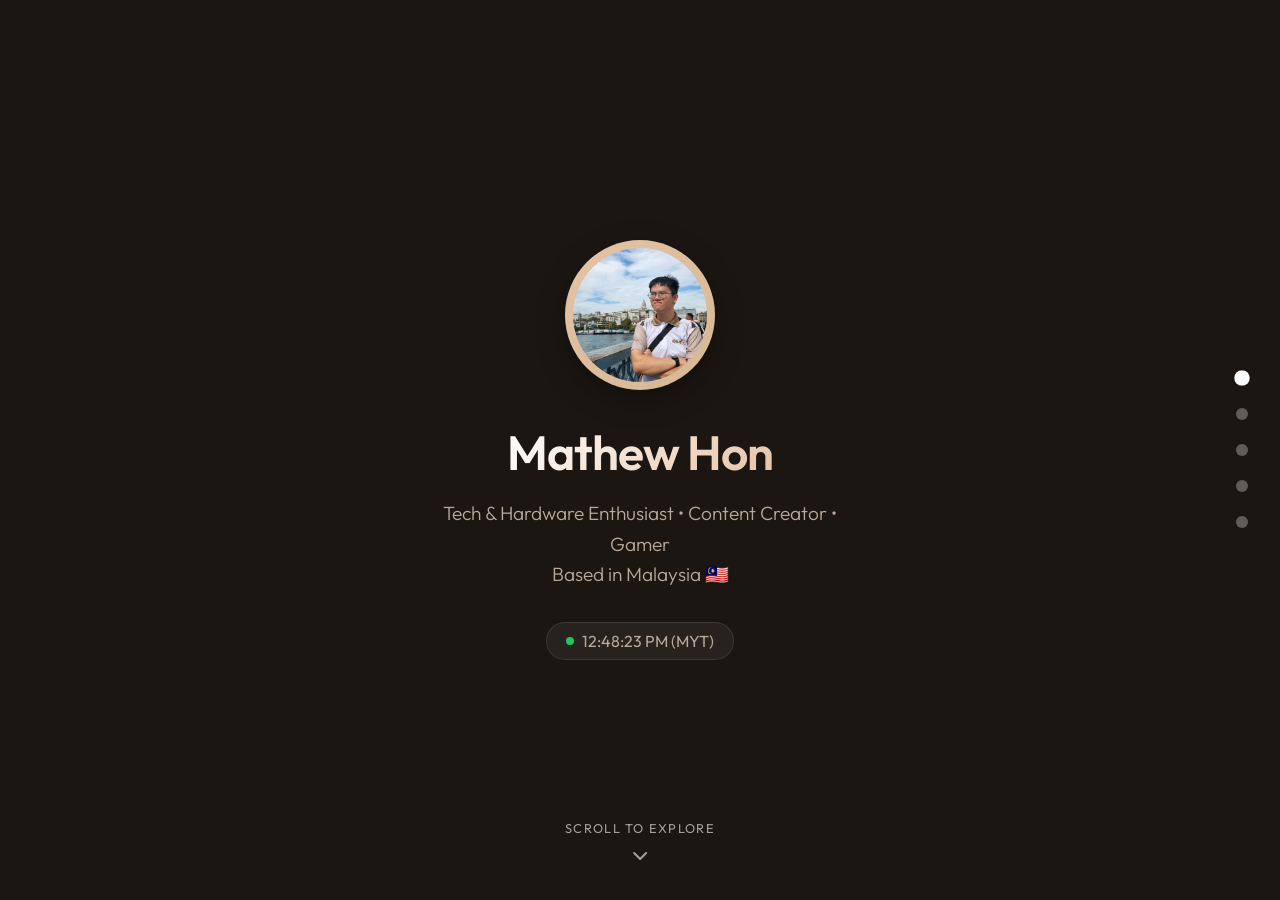
==== index.html @ 8b7e5560 "Initial commit: Cinematic Parallax Link-in-Bio" ====
<!DOCTYPE html>
<html lang="en">
<head>
    <meta charset="UTF-8">
    <meta name="viewport" content="width=device-width, initial-scale=1.0">
    <title>Mathew Hon - Links</title>
    <meta name="description" content="Tech enthusiast, content creator, and gamer based in Malaysia. Connect with me on socials.">
    <link rel="preconnect" href="https://fonts.googleapis.com">
    <link rel="preconnect" href="https://fonts.gstatic.com" crossorigin>
    <link href="https://fonts.googleapis.com/css2?family=Outfit:wght@300;400;500;600&display=swap" rel="stylesheet">
    <link rel="stylesheet" href="styles.css?v=10">
</head>
<body>
    <div class="bg-image"></div>
    <div class="bg-overlay"></div>
    
    <!-- Side Navigation Directory -->
    <nav class="side-nav">
        <a href="#profile" class="nav-dot active" title="Profile"></a>
        <a href="#linkedin" class="nav-dot" title="LinkedIn"></a>
        <a href="#github" class="nav-dot" title="GitHub"></a>
        <a href="#facebook" class="nav-dot" title="Facebook"></a>
        <a href="#instagram" class="nav-dot" title="Instagram"></a>
    </nav>
    
    <div class="scroll-container">
        <!-- Profile Section -->
        <section id="profile" class="screen profile-screen">
            <div class="avatar-container">
                <img src="profile.jpg?v=2" alt="Mathew Hon at Galata Bridge" title="Sunny afternoon in September at Galata Bridge" class="avatar" id="profile-img">
            </div>
            <h1 class="name">Mathew Hon</h1>
            <p class="bio">Tech & Hardware Enthusiast • Content Creator • Gamer<br>Based in Malaysia 🇲🇾</p>
            
            <div class="time-badge">
                <span class="pulse-dot"></span>
                <span id="local-time">Loading time...</span>
            </div>
            
            <div class="scroll-indicator">
                <span>Scroll to Explore</span>
                <svg width="24" height="24" viewBox="0 0 24 24" fill="none" stroke="currentColor" stroke-width="2" stroke-linecap="round" stroke-linejoin="round"><path d="M6 9l6 6 6-6"/></svg>
            </div>
        </section>

        <!-- Links -->
        <section id="linkedin" class="screen link-screen">
            <a href="https://www.linkedin.com/in/hon2838/" class="giant-link linkedin" target="_blank" rel="noopener noreferrer">
                <span class="giant-text" data-text="LINKEDIN">LINKEDIN</span>
            </a>
        </section>

        <section id="github" class="screen link-screen">
            <a href="https://github.com/hon2838" class="giant-link github" target="_blank" rel="noopener noreferrer">
                <span class="giant-text" data-text="GITHUB">GITHUB</span>
            </a>
        </section>

        <section id="facebook" class="screen link-screen">
            <a href="https://www.facebook.com/mathewhon2838" class="giant-link facebook" target="_blank" rel="noopener noreferrer">
                <span class="giant-text" data-text="FACEBOOK">FACEBOOK</span>
            </a>
        </section>

        <section id="instagram" class="screen link-screen">
            <a href="https://www.instagram.com/hon2838/" class="giant-link instagram" target="_blank" rel="noopener noreferrer">
                <span class="giant-text" data-text="INSTAGRAM">INSTAGRAM</span>
            </a>
        </section>
        
        <section class="screen footer-screen">
            <footer>&copy; 2026 Mathew Hon</footer>
        </section>
    </div>

    <script>
        // Update Time & Night Mode
        function updateTime() {
            const options = { timeZone: 'Asia/Kuala_Lumpur', hour: '2-digit', minute: '2-digit', second: '2-digit', hour12: true };
            const timeString = new Date().toLocaleTimeString('en-US', options);
            document.getElementById('local-time').textContent = timeString + ' (MYT)';
            
            // Gradual time themes
            const hour = parseInt(new Date().toLocaleString('en-US', {timeZone: 'Asia/Kuala_Lumpur', hour: 'numeric', hour12: false}));
            
            // Remove previous themes
            document.body.classList.remove('theme-morning', 'theme-day', 'theme-sunset', 'theme-night');
            
            // Apply current theme
            if (hour >= 6 && hour < 10) {
                document.body.classList.add('theme-morning');
            } else if (hour >= 10 && hour < 17) {
                document.body.classList.add('theme-day');
            } else if (hour >= 17 && hour < 20) {
                document.body.classList.add('theme-sunset');
            } else {
                document.body.classList.add('theme-night');
            }
        }
        setInterval(updateTime, 1000);
        updateTime();

        // Navigation Directory Logic
        const sections = document.querySelectorAll('.screen');
        const navDots = document.querySelectorAll('.nav-dot');

        const observerOptions = {
            root: document.querySelector('.scroll-container'),
            threshold: 0.5
        };

        const observer = new IntersectionObserver((entries) => {
            entries.forEach(entry => {
                if (entry.isIntersecting) {
                    const id = entry.target.getAttribute('id');
                    if (id) {
                        navDots.forEach(dot => {
                            dot.classList.remove('active');
                            if (dot.getAttribute('href') === '#' + id) {
                                dot.classList.add('active');
                            }
                        });
                    }
                }
            });
        }, observerOptions);

        sections.forEach(sec => observer.observe(sec));
    </script>
</body>
</html>
---- styles.css ----
:root {
    /* Base Colors - Warmer tones from profile picture */
    --bg-color: #1a1512;
    --text-primary: #fdfbf7;
    --text-secondary: #b8a99a;
    
    /* Warm accent colors */
    --accent-blue: #D4B895; /* Warm Khaki from collar */
    --accent-light: #E6C2A5; /* Soft peach/sand */
}

* { margin: 0; padding: 0; box-sizing: border-box; }

body, html {
    font-family: 'Outfit', -apple-system, BlinkMacSystemFont, sans-serif;
    background-color: var(--bg-color);
    color: var(--text-primary);
    overflow-x: hidden;
    scroll-behavior: smooth;
}

/* Scroll Container for Snapping */
.scroll-container {
    height: 100vh;
    overflow-y: auto;
    overflow-x: hidden;
    scroll-snap-type: y mandatory;
    perspective: 1px;
}

/* Dynamic Location Background */
.bg-image {
    position: fixed;
    top: 0;
    left: 0;
    width: 100vw;
    height: 100vh;
    background-image: url('profile.jpg?v=2');
    background-size: cover;
    background-position: center;
    filter: blur(45px) brightness(0.9);
    transform: scale(1.15); /* Prevents blur from creating white edges */
    z-index: -2;
    transition: filter 3s ease;
}

.bg-overlay {
    position: fixed;
    top: 0;
    left: 0;
    width: 100vw;
    height: 100vh;
    background: rgba(0, 0, 0, 0);
    z-index: -1;
    transition: background 3s ease;
}

/* Time-based Themes */
body.theme-morning .bg-image { filter: blur(45px) brightness(0.95) sepia(0.15) hue-rotate(-5deg); }
body.theme-morning .bg-overlay { background: rgba(255, 240, 230, 0.1); }
body.theme-day .bg-image { filter: blur(45px) brightness(1) contrast(1.05); }
body.theme-day .bg-overlay { background: rgba(0, 0, 0, 0); }
body.theme-sunset .bg-image { filter: blur(45px) brightness(0.8) saturate(1.4) sepia(0.3) hue-rotate(-15deg); }
body.theme-sunset .bg-overlay { background: rgba(40, 15, 0, 0.3); }
body.theme-night .bg-image { filter: blur(45px) brightness(0.35) saturate(0.8) hue-rotate(15deg); }
body.theme-night .bg-overlay { background: rgba(10, 15, 30, 0.5); }


/* Screens */
.screen {
    width: 100vw;
    height: 100vh;
    scroll-snap-align: center;
    display: flex;
    flex-direction: column;
    justify-content: center;
    align-items: center;
    text-align: center;
    position: relative;
}

/* Profile Screen */
.profile-screen {
    background: rgba(30, 25, 20, 0.4);
    backdrop-filter: blur(5px);
    -webkit-backdrop-filter: blur(5px);
}

.avatar-container {
    width: 150px;
    height: 150px;
    margin-bottom: 2rem;
}
.avatar {
    width: 100%;
    height: 100%;
    border-radius: 50%;
    object-fit: cover;
    border: 4px solid transparent;
    background: linear-gradient(135deg, var(--accent-light), var(--accent-blue)) border-box;
    padding: 4px;
    box-shadow: 0 10px 30px rgba(0,0,0,0.3);
}

.name {
    font-size: 3rem;
    font-weight: 600;
    margin-bottom: 1rem;
    letter-spacing: -0.02em;
    background: linear-gradient(135deg, #fff, var(--accent-light));
    -webkit-background-clip: text;
    -webkit-text-fill-color: transparent;
}
.bio {
    font-size: 1.2rem;
    color: var(--text-secondary);
    font-weight: 300;
    line-height: 1.6;
    max-width: 500px;
    padding: 0 2rem;
}

/* Time Badge */
.time-badge {
    display: inline-flex;
    align-items: center;
    gap: 0.5rem;
    padding: 0.5rem 1.2rem;
    margin-top: 2rem;
    background: rgba(255, 255, 255, 0.05);
    border: 1px solid rgba(255, 255, 255, 0.1);
    border-radius: 20px;
    font-size: 1rem;
    color: var(--text-secondary);
    backdrop-filter: blur(10px);
}
.pulse-dot {
    width: 8px;
    height: 8px;
    background-color: #22c55e;
    border-radius: 50%;
    box-shadow: 0 0 0 0 rgba(34, 197, 94, 0.7);
    animation: pulse-dot 2s infinite;
}
@keyframes pulse-dot {
    0% { transform: scale(0.95); box-shadow: 0 0 0 0 rgba(34, 197, 94, 0.7); }
    70% { transform: scale(1); box-shadow: 0 0 0 6px rgba(34, 197, 94, 0); }
    100% { transform: scale(0.95); box-shadow: 0 0 0 0 rgba(34, 197, 94, 0); }
}

/* Scroll Indicator */
.scroll-indicator {
    position: absolute;
    bottom: 2rem;
    left: 50%;
    transform: translateX(-50%);
    display: flex;
    flex-direction: column;
    align-items: center;
    gap: 0.5rem;
    opacity: 0.6;
    animation: bounce 2s infinite;
}
.scroll-indicator span {
    font-size: 0.8rem;
    text-transform: uppercase;
    letter-spacing: 0.1em;
}
@keyframes bounce {
    0%, 20%, 50%, 80%, 100% { transform: translateY(0) translateX(-50%); }
    40% { transform: translateY(-10px) translateX(-50%); }
    60% { transform: translateY(-5px) translateX(-50%); }
}

/* Link Screens */
.link-screen {
    background: rgba(0, 0, 0, 0.2);
    backdrop-filter: blur(10px);
    transition: background 0.5s ease;
}

.link-screen:hover {
    background: rgba(0, 0, 0, 0.4);
}

.giant-link {
    text-decoration: none;
    display: flex;
    flex-direction: column;
    align-items: center;
    justify-content: center;
    width: 100%;
    height: 100%;
    color: transparent;
    -webkit-text-stroke: 2px rgba(255, 255, 255, 0.3);
    transition: all 0.4s ease;
}

.giant-text {
    font-size: 12vw;
    font-weight: 900;
    text-transform: uppercase;
    letter-spacing: -0.02em;
    line-height: 1;
    position: relative;
}

.giant-text::after {
    content: attr(data-text);
    position: absolute;
    left: 0;
    top: 0;
    width: 0;
    height: 100%;
    color: #fff;
    -webkit-text-stroke: 0;
    overflow: hidden;
    white-space: nowrap;
    transition: width 0.5s cubic-bezier(0.19, 1, 0.22, 1);
}

.giant-link:hover .giant-text::after {
    width: 100%;
}

.giant-link.linkedin:hover .giant-text::after { color: #0A66C2; }
.giant-link.github:hover .giant-text::after { color: #ffffff; }
.giant-link.facebook:hover .giant-text::after { color: #1877F2; }
.giant-link.instagram:hover .giant-text::after {
    background: linear-gradient(45deg, #f09433 0%,#e6683c 25%,#dc2743 50%,#cc2366 75%,#bc1888 100%);
    -webkit-background-clip: text;
    color: transparent;
}

/* Side Navigation Directory */
.side-nav {
    position: fixed;
    right: 2rem;
    top: 50%;
    transform: translateY(-50%);
    display: flex;
    flex-direction: column;
    gap: 1.5rem;
    z-index: 100;
}

.nav-dot {
    width: 12px;
    height: 12px;
    border-radius: 50%;
    background-color: rgba(255, 255, 255, 0.3);
    border: 2px solid transparent;
    transition: all 0.3s ease;
    cursor: pointer;
    position: relative;
    text-decoration: none;
}

.nav-dot:hover, .nav-dot.active {
    background-color: #fff;
    transform: scale(1.3);
}

.nav-dot::after {
    content: attr(title);
    position: absolute;
    right: 25px;
    top: 50%;
    transform: translateY(-50%);
    background: rgba(0, 0, 0, 0.8);
    color: #fff;
    padding: 0.3rem 0.8rem;
    border-radius: 4px;
    font-size: 0.85rem;
    opacity: 0;
    pointer-events: none;
    transition: opacity 0.3s ease, transform 0.3s ease;
    white-space: nowrap;
}

.nav-dot:hover::after {
    opacity: 1;
    transform: translateY(-50%) translateX(-5px);
}

@media (max-width: 768px) {
    .side-nav { right: 1rem; }
    .nav-dot::after { display: none; }
}

/* Footer Screen */
.footer-screen {
    height: 30vh;
    scroll-snap-align: end;
    font-size: 0.9rem;
    color: var(--text-secondary);
    justify-content: flex-end;
    padding-bottom: 2rem;
    background: rgba(0, 0, 0, 0.6);
}

@media (max-width: 768px) {
    .giant-text {
        font-size: 18vw;
        -webkit-text-stroke: 1px rgba(255, 255, 255, 0.3);
    }
    .name { font-size: 2.5rem; }
}
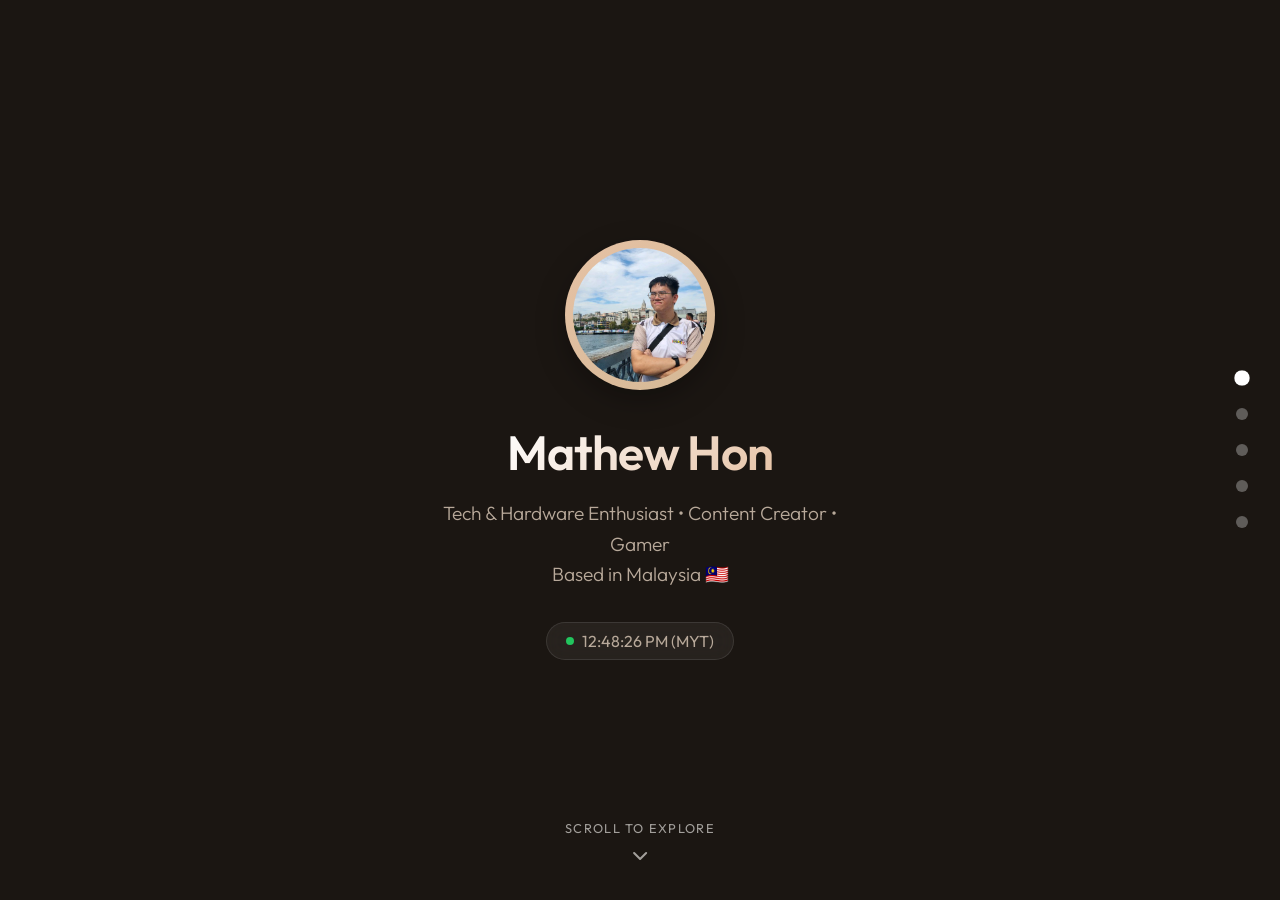
==== commit cc0874bf: "Add GitHub repository link to footer" ====
--- a/index.html
+++ b/index.html
@@ -8,7 +8,7 @@
     <link rel="preconnect" href="https://fonts.googleapis.com">
     <link rel="preconnect" href="https://fonts.gstatic.com" crossorigin>
     <link href="https://fonts.googleapis.com/css2?family=Outfit:wght@300;400;500;600&display=swap" rel="stylesheet">
-    <link rel="stylesheet" href="styles.css?v=10">
+    <link rel="stylesheet" href="styles.css?v=11">
 </head>
 <body>
     <div class="bg-image"></div>
@@ -69,7 +69,11 @@
         </section>
         
         <section class="screen footer-screen">
-            <footer>&copy; 2026 Mathew Hon</footer>
+            <footer>
+                &copy; 2026 Mathew Hon 
+                <span class="footer-separator">|</span> 
+                <a href="https://github.com/hon2838/link-in-bio" target="_blank" rel="noopener noreferrer" class="footer-repo-link">View Source Code</a>
+            </footer>
         </section>
     </div>
 
--- a/styles.css
+++ b/styles.css
@@ -299,6 +299,30 @@
     background: rgba(0, 0, 0, 0.6);
 }
 
+.footer-screen footer {
+    display: flex;
+    align-items: center;
+    gap: 0.8rem;
+    flex-wrap: wrap;
+    justify-content: center;
+}
+
+.footer-separator {
+    opacity: 0.5;
+}
+
+.footer-repo-link {
+    color: var(--text-primary);
+    text-decoration: none;
+    border-bottom: 1px solid rgba(255, 255, 255, 0.3);
+    transition: all 0.3s ease;
+}
+
+.footer-repo-link:hover {
+    color: var(--accent-light);
+    border-bottom-color: var(--accent-light);
+}
+
 @media (max-width: 768px) {
     .giant-text {
         font-size: 18vw;
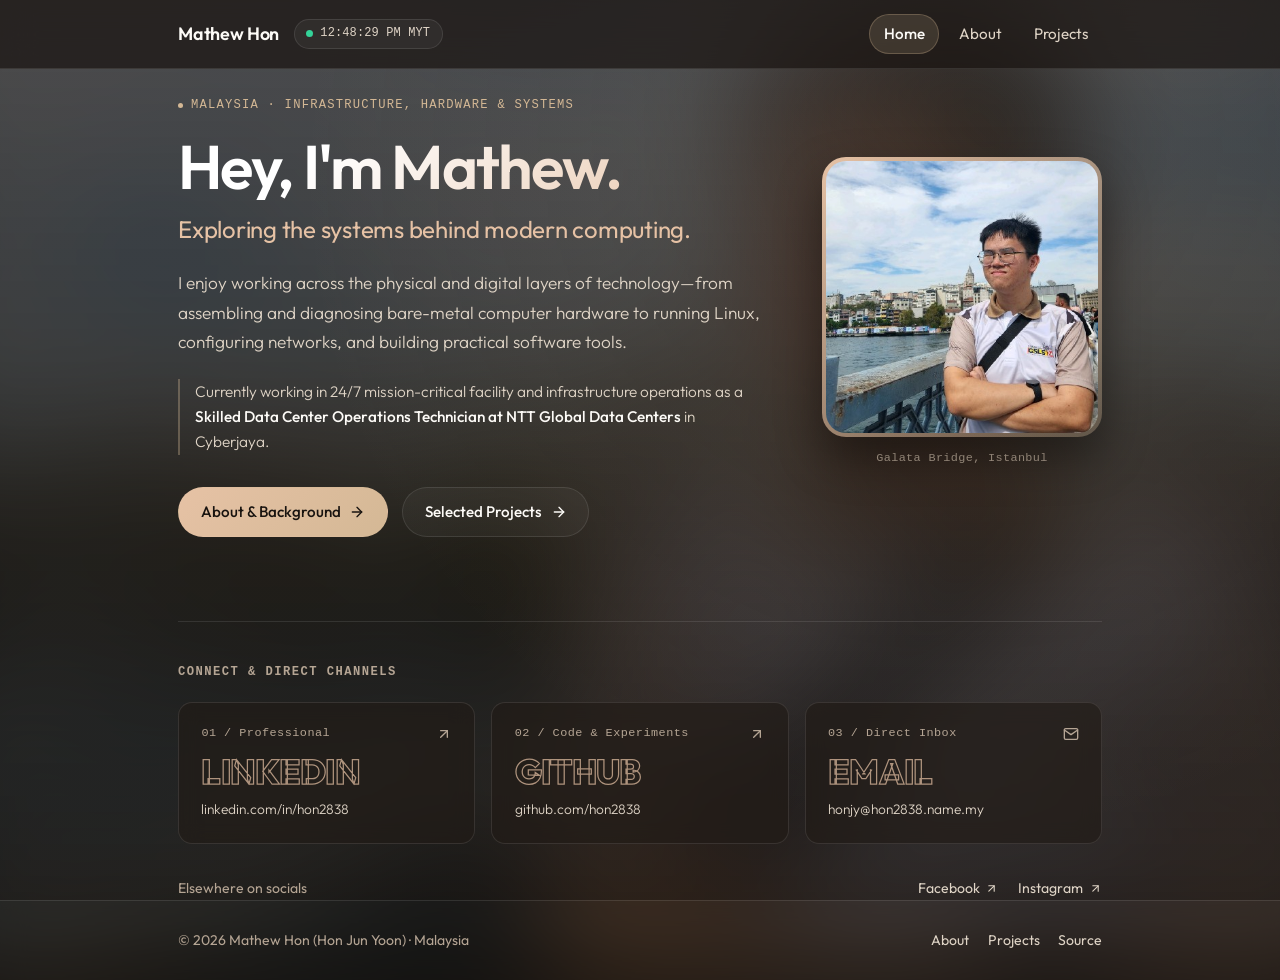
==== commit 83a285c1: "Redesign personal website into minimalist multi-page site (Home, About, Projects)" ====
--- a/index.html
+++ b/index.html
@@ -3,133 +3,147 @@
 <head>
     <meta charset="UTF-8">
     <meta name="viewport" content="width=device-width, initial-scale=1.0">
-    <title>Mathew Hon - Links</title>
-    <meta name="description" content="Tech enthusiast, content creator, and gamer based in Malaysia. Connect with me on socials.">
+    <title>Mathew Hon — Infrastructure, Hardware &amp; Systems</title>
+    <meta name="description" content="Personal website of Mathew Hon (Hon Jun Yoon) — exploring the systems behind modern computing, from mission-critical data center infrastructure and PC hardware to Linux, cloud, and software.">
+    <meta property="og:title" content="Mathew Hon — Infrastructure, Hardware &amp; Systems">
+    <meta property="og:description" content="Exploring the systems behind modern computing. Data center infrastructure, computer hardware, Linux, networking, and software.">
+    <meta property="og:type" content="website">
+    <meta property="og:url" content="https://hon2838.name.my/">
+    <meta property="og:image" content="https://hon2838.name.my/profile.jpg">
+    <link rel="canonical" href="https://hon2838.name.my/">
+    <link rel="icon" type="image/svg+xml" href="/favicon.svg">
     <link rel="preconnect" href="https://fonts.googleapis.com">
     <link rel="preconnect" href="https://fonts.gstatic.com" crossorigin>
-    <link href="https://fonts.googleapis.com/css2?family=Outfit:wght@300;400;500;600&display=swap" rel="stylesheet">
-    <link rel="stylesheet" href="styles.css?v=11">
+    <link href="https://fonts.googleapis.com/css2?family=Outfit:wght@300;400;500;600;700;800&display=swap" rel="stylesheet">
+    <link rel="stylesheet" href="/styles.css?v=20261022">
 </head>
-<body>
-    <div class="bg-image"></div>
-    <div class="bg-overlay"></div>
-    
-    <!-- Side Navigation Directory -->
-    <nav class="side-nav">
-        <a href="#profile" class="nav-dot active" title="Profile"></a>
-        <a href="#linkedin" class="nav-dot" title="LinkedIn"></a>
-        <a href="#github" class="nav-dot" title="GitHub"></a>
-        <a href="#facebook" class="nav-dot" title="Facebook"></a>
-        <a href="#instagram" class="nav-dot" title="Instagram"></a>
-    </nav>
-    
-    <div class="scroll-container">
-        <!-- Profile Section -->
-        <section id="profile" class="screen profile-screen">
-            <div class="avatar-container">
-                <img src="profile.jpg?v=2" alt="Mathew Hon at Galata Bridge" title="Sunny afternoon in September at Galata Bridge" class="avatar" id="profile-img">
+<body class="theme-day">
+    <a href="#main-content" class="skip-link">Skip to main content</a>
+
+    <div class="bg-image" aria-hidden="true"></div>
+    <div class="bg-overlay" aria-hidden="true"></div>
+
+    <header class="site-header">
+        <div class="container header-inner">
+            <div class="brand-group">
+                <a href="/" class="brand-link">Mathew Hon</a>
+                <div class="time-badge" id="time-badge" role="button" tabindex="0" title="Local time in Malaysia (click to preview time-of-day themes)" aria-label="Local time in Malaysia. Click to cycle time-of-day visual themes.">
+                    <span class="pulse-dot" aria-hidden="true"></span>
+                    <span id="local-time">MYT (UTC+8)</span>
+                </div>
             </div>
-            <h1 class="name">Mathew Hon</h1>
-            <p class="bio">Tech & Hardware Enthusiast • Content Creator • Gamer<br>Based in Malaysia 🇲🇾</p>
-            
-            <div class="time-badge">
-                <span class="pulse-dot"></span>
-                <span id="local-time">Loading time...</span>
+            <nav class="site-nav" aria-label="Primary">
+                <a href="/" class="nav-link" aria-current="page">Home</a>
+                <a href="/about/" class="nav-link">About</a>
+                <a href="/projects/" class="nav-link">Projects</a>
+            </nav>
+        </div>
+    </header>
+
+    <main id="main-content" class="container">
+        <section class="hero-section" aria-labelledby="hero-heading">
+            <div class="hero-copy">
+                <div class="eyebrow">
+                    <span class="eyebrow-dot" aria-hidden="true"></span>
+                    <span>Malaysia &middot; Infrastructure, Hardware &amp; Systems</span>
+                </div>
+                <h1 id="hero-heading" class="hero-title">Hey, I'm Mathew.</h1>
+                <p class="hero-subtitle">Exploring the systems behind modern computing.</p>
+                <p class="hero-lead">
+                    I enjoy working across the physical and digital layers of technology&mdash;from assembling and diagnosing bare-metal computer hardware to running Linux, configuring networks, and building practical software tools.
+                </p>
+                <p class="hero-role-note">
+                    Currently working in 24/7 mission-critical facility and infrastructure operations as a <strong>Skilled Data Center Operations Technician at NTT Global Data Centers</strong> in Cyberjaya.
+                </p>
+
+                <div class="hero-actions">
+                    <a href="/about/" class="btn btn-primary">
+                        <span>About &amp; Background</span>
+                        <svg width="16" height="16" viewBox="0 0 24 24" fill="none" stroke="currentColor" stroke-width="2" stroke-linecap="round" stroke-linejoin="round" aria-hidden="true"><path d="M5 12h14"/><path d="m12 5 7 7-7 7"/></svg>
+                    </a>
+                    <a href="/projects/" class="btn btn-secondary">
+                        <span>Selected Projects</span>
+                        <svg width="16" height="16" viewBox="0 0 24 24" fill="none" stroke="currentColor" stroke-width="2" stroke-linecap="round" stroke-linejoin="round" aria-hidden="true"><path d="M5 12h14"/><path d="m12 5 7 7-7 7"/></svg>
+                    </a>
+                </div>
             </div>
-            
-            <div class="scroll-indicator">
-                <span>Scroll to Explore</span>
-                <svg width="24" height="24" viewBox="0 0 24 24" fill="none" stroke="currentColor" stroke-width="2" stroke-linecap="round" stroke-linejoin="round"><path d="M6 9l6 6 6-6"/></svg>
+
+            <figure class="portrait-figure">
+                <div class="portrait-frame">
+                    <img
+                        src="/profile.jpg?v=2"
+                        alt="Mathew Hon standing on Galata Bridge in Istanbul on a sunny afternoon"
+                        class="portrait-img"
+                        width="400"
+                        height="400"
+                        fetchpriority="high"
+                    >
+                </div>
+                <figcaption class="portrait-caption">Galata Bridge, Istanbul</figcaption>
+            </figure>
+        </section>
+
+        <section class="connect-section" aria-labelledby="connect-heading">
+            <div class="section-header-inline">
+                <h2 id="connect-heading" class="section-label">Connect &amp; Direct Channels</h2>
+            </div>
+
+            <div class="connect-grid">
+                <a href="https://www.linkedin.com/in/hon2838/" class="kinetic-link linkedin" target="_blank" rel="noopener noreferrer">
+                    <div class="kinetic-top">
+                        <span class="kinetic-meta">01 / Professional</span>
+                        <svg class="kinetic-arrow" width="16" height="16" viewBox="0 0 24 24" fill="none" stroke="currentColor" stroke-width="2" stroke-linecap="round" stroke-linejoin="round" aria-hidden="true"><path d="M7 17 17 7"/><path d="M7 7h10v10"/></svg>
+                    </div>
+                    <span class="kinetic-word" data-text="LINKEDIN">LINKEDIN</span>
+                    <span class="kinetic-handle">linkedin.com/in/hon2838</span>
+                </a>
+
+                <a href="https://github.com/hon2838" class="kinetic-link github" target="_blank" rel="noopener noreferrer">
+                    <div class="kinetic-top">
+                        <span class="kinetic-meta">02 / Code &amp; Experiments</span>
+                        <svg class="kinetic-arrow" width="16" height="16" viewBox="0 0 24 24" fill="none" stroke="currentColor" stroke-width="2" stroke-linecap="round" stroke-linejoin="round" aria-hidden="true"><path d="M7 17 17 7"/><path d="M7 7h10v10"/></svg>
+                    </div>
+                    <span class="kinetic-word" data-text="GITHUB">GITHUB</span>
+                    <span class="kinetic-handle">github.com/hon2838</span>
+                </a>
+
+                <a href="mailto:honjy@hon2838.name.my" class="kinetic-link email">
+                    <div class="kinetic-top">
+                        <span class="kinetic-meta">03 / Direct Inbox</span>
+                        <svg class="kinetic-arrow" width="16" height="16" viewBox="0 0 24 24" fill="none" stroke="currentColor" stroke-width="2" stroke-linecap="round" stroke-linejoin="round" aria-hidden="true"><path d="M4 4h16c1.1 0 2 .9 2 2v12c0 1.1-.9 2-2 2H4c-1.1 0-2-.9-2-2V6c0-1.1.9-2 2-2z"/><polyline points="22,6 12,13 2,6"/></svg>
+                    </div>
+                    <span class="kinetic-word" data-text="EMAIL">EMAIL</span>
+                    <span class="kinetic-handle">honjy@hon2838.name.my</span>
+                </a>
+            </div>
+
+            <div class="secondary-socials">
+                <span>Elsewhere on socials</span>
+                <div class="secondary-links-list">
+                    <a href="https://www.facebook.com/mathewhon2838" class="secondary-social-link" target="_blank" rel="noopener noreferrer">
+                        <span>Facebook</span>
+                        <svg width="13" height="13" viewBox="0 0 24 24" fill="none" stroke="currentColor" stroke-width="2" stroke-linecap="round" stroke-linejoin="round" aria-hidden="true"><path d="M7 17 17 7"/><path d="M7 7h10v10"/></svg>
+                    </a>
+                    <a href="https://www.instagram.com/hon2838/" class="secondary-social-link" target="_blank" rel="noopener noreferrer">
+                        <span>Instagram</span>
+                        <svg width="13" height="13" viewBox="0 0 24 24" fill="none" stroke="currentColor" stroke-width="2" stroke-linecap="round" stroke-linejoin="round" aria-hidden="true"><path d="M7 17 17 7"/><path d="M7 7h10v10"/></svg>
+                    </a>
+                </div>
             </div>
         </section>
+    </main>
 
-        <!-- Links -->
-        <section id="linkedin" class="screen link-screen">
-            <a href="https://www.linkedin.com/in/hon2838/" class="giant-link linkedin" target="_blank" rel="noopener noreferrer">
-                <span class="giant-text" data-text="LINKEDIN">LINKEDIN</span>
-            </a>
-        </section>
+    <footer class="site-footer">
+        <div class="container footer-inner">
+            <div>&copy; 2026 Mathew Hon (Hon Jun Yoon) &middot; Malaysia</div>
+            <div class="footer-links">
+                <a href="/about/" class="footer-link">About</a>
+                <a href="/projects/" class="footer-link">Projects</a>
+                <a href="https://github.com/hon2838/link-in-bio" target="_blank" rel="noopener noreferrer" class="footer-link">Source</a>
+            </div>
+        </div>
+    </footer>
 
-        <section id="github" class="screen link-screen">
-            <a href="https://github.com/hon2838" class="giant-link github" target="_blank" rel="noopener noreferrer">
-                <span class="giant-text" data-text="GITHUB">GITHUB</span>
-            </a>
-        </section>
-
-        <section id="facebook" class="screen link-screen">
-            <a href="https://www.facebook.com/mathewhon2838" class="giant-link facebook" target="_blank" rel="noopener noreferrer">
-                <span class="giant-text" data-text="FACEBOOK">FACEBOOK</span>
-            </a>
-        </section>
-
-        <section id="instagram" class="screen link-screen">
-            <a href="https://www.instagram.com/hon2838/" class="giant-link instagram" target="_blank" rel="noopener noreferrer">
-                <span class="giant-text" data-text="INSTAGRAM">INSTAGRAM</span>
-            </a>
-        </section>
-        
-        <section class="screen footer-screen">
-            <footer>
-                &copy; 2026 Mathew Hon 
-                <span class="footer-separator">|</span> 
-                <a href="https://github.com/hon2838/link-in-bio" target="_blank" rel="noopener noreferrer" class="footer-repo-link">View Source Code</a>
-            </footer>
-        </section>
-    </div>
-
-    <script>
-        // Update Time & Night Mode
-        function updateTime() {
-            const options = { timeZone: 'Asia/Kuala_Lumpur', hour: '2-digit', minute: '2-digit', second: '2-digit', hour12: true };
-            const timeString = new Date().toLocaleTimeString('en-US', options);
-            document.getElementById('local-time').textContent = timeString + ' (MYT)';
-            
-            // Gradual time themes
-            const hour = parseInt(new Date().toLocaleString('en-US', {timeZone: 'Asia/Kuala_Lumpur', hour: 'numeric', hour12: false}));
-            
-            // Remove previous themes
-            document.body.classList.remove('theme-morning', 'theme-day', 'theme-sunset', 'theme-night');
-            
-            // Apply current theme
-            if (hour >= 6 && hour < 10) {
-                document.body.classList.add('theme-morning');
-            } else if (hour >= 10 && hour < 17) {
-                document.body.classList.add('theme-day');
-            } else if (hour >= 17 && hour < 20) {
-                document.body.classList.add('theme-sunset');
-            } else {
-                document.body.classList.add('theme-night');
-            }
-        }
-        setInterval(updateTime, 1000);
-        updateTime();
-
-        // Navigation Directory Logic
-        const sections = document.querySelectorAll('.screen');
-        const navDots = document.querySelectorAll('.nav-dot');
-
-        const observerOptions = {
-            root: document.querySelector('.scroll-container'),
-            threshold: 0.5
-        };
-
-        const observer = new IntersectionObserver((entries) => {
-            entries.forEach(entry => {
-                if (entry.isIntersecting) {
-                    const id = entry.target.getAttribute('id');
-                    if (id) {
-                        navDots.forEach(dot => {
-                            dot.classList.remove('active');
-                            if (dot.getAttribute('href') === '#' + id) {
-                                dot.classList.add('active');
-                            }
-                        });
-                    }
-                }
-            });
-        }, observerOptions);
-
-        sections.forEach(sec => observer.observe(sec));
-    </script>
+    <script src="/script.js?v=20261022" defer></script>
 </body>
 </html>
--- a/styles.css
+++ b/styles.css
@@ -1,332 +1,1155 @@
 :root {
-    /* Base Colors - Warmer tones from profile picture */
+    /* Core Palette — Warm Espresso, Khaki & Sand from original design */
     --bg-color: #1a1512;
+    --bg-elevated: rgba(28, 22, 18, 0.72);
+    --bg-card: rgba(34, 27, 22, 0.64);
+    --bg-card-hover: rgba(44, 35, 29, 0.78);
+    --bg-subtle: rgba(253, 251, 247, 0.04);
+
     --text-primary: #fdfbf7;
-    --text-secondary: #b8a99a;
-    
-    /* Warm accent colors */
-    --accent-blue: #D4B895; /* Warm Khaki from collar */
-    --accent-light: #E6C2A5; /* Soft peach/sand */
-}
-
-* { margin: 0; padding: 0; box-sizing: border-box; }
-
-body, html {
-    font-family: 'Outfit', -apple-system, BlinkMacSystemFont, sans-serif;
+    --text-secondary: #dfd4c6;
+    --text-muted: #b5a594;
+
+    --accent: #D4B895;
+    --accent-light: #E6C2A5;
+    --accent-dim: rgba(212, 184, 149, 0.16);
+
+    --border-subtle: rgba(253, 251, 247, 0.1);
+    --border-accent: rgba(212, 184, 149, 0.34);
+
+    --status-green: #34d399;
+
+    --font-sans: 'Outfit', -apple-system, BlinkMacSystemFont, 'Segoe UI', Roboto, sans-serif;
+    --font-mono: ui-monospace, 'SFMono-Regular', 'JetBrains Mono', Menlo, Consolas, monospace;
+
+    --container-max: 980px;
+    --radius-sm: 8px;
+    --radius-md: 14px;
+    --radius-lg: 20px;
+    --radius-pill: 999px;
+}
+
+/* Cross-document view transitions for smooth multi-page navigation */
+@media (prefers-reduced-motion: no-preference) {
+    @view-transition {
+        navigation: auto;
+    }
+
+    ::view-transition-old(root) {
+        animation: 0.22s ease-out both vt-fade-out;
+    }
+
+    ::view-transition-new(root) {
+        animation: 0.28s ease-out both vt-fade-in;
+    }
+}
+
+@keyframes vt-fade-out {
+    to { opacity: 0; }
+}
+
+@keyframes vt-fade-in {
+    from { opacity: 0; }
+}
+
+/* Reset & Base */
+*, *::before, *::after {
+    margin: 0;
+    padding: 0;
+    box-sizing: border-box;
+}
+
+html {
+    font-size: 16px;
+    scroll-behavior: smooth;
     background-color: var(--bg-color);
     color: var(--text-primary);
+    -webkit-text-size-adjust: 100%;
+}
+
+body {
+    font-family: var(--font-sans);
+    background-color: transparent;
+    color: var(--text-primary);
+    line-height: 1.65;
+    min-height: 100vh;
+    display: flex;
+    flex-direction: column;
     overflow-x: hidden;
-    scroll-behavior: smooth;
-}
-
-/* Scroll Container for Snapping */
-.scroll-container {
-    height: 100vh;
-    overflow-y: auto;
-    overflow-x: hidden;
-    scroll-snap-type: y mandatory;
-    perspective: 1px;
-}
-
-/* Dynamic Location Background */
+    position: relative;
+    -webkit-font-smoothing: antialiased;
+    -moz-osx-font-smoothing: grayscale;
+}
+
+/* Skip Link for Keyboard Accessibility */
+.skip-link {
+    position: absolute;
+    top: -100px;
+    left: 1rem;
+    background: var(--accent-light);
+    color: #1a1512;
+    font-weight: 600;
+    padding: 0.6rem 1.1rem;
+    border-radius: var(--radius-sm);
+    text-decoration: none;
+    z-index: 1000;
+    transition: top 0.2s ease;
+}
+
+.skip-link:focus {
+    top: 1rem;
+}
+
+/* Focus Visibility */
+:focus-visible {
+    outline: 2px solid var(--accent-light);
+    outline-offset: 3px;
+}
+
+/* Atmospheric Photographic Background */
 .bg-image {
     position: fixed;
-    top: 0;
-    left: 0;
+    inset: 0;
     width: 100vw;
     height: 100vh;
-    background-image: url('profile.jpg?v=2');
+    background-image: url('/profile.jpg?v=2');
     background-size: cover;
     background-position: center;
-    filter: blur(45px) brightness(0.9);
-    transform: scale(1.15); /* Prevents blur from creating white edges */
+    filter: blur(48px) brightness(0.62) saturate(1.08);
+    transform: scale(1.18);
     z-index: -2;
-    transition: filter 3s ease;
+    pointer-events: none;
+    transition: filter 2.4s ease;
 }
 
 .bg-overlay {
     position: fixed;
-    top: 0;
-    left: 0;
+    inset: 0;
     width: 100vw;
     height: 100vh;
-    background: rgba(0, 0, 0, 0);
+    background:
+        radial-gradient(circle at 75% 22%, rgba(212, 184, 149, 0.10), transparent 55%),
+        linear-gradient(180deg, rgba(24, 19, 15, 0.58) 0%, rgba(20, 15, 12, 0.80) 100%);
     z-index: -1;
-    transition: background 3s ease;
-}
-
-/* Time-based Themes */
-body.theme-morning .bg-image { filter: blur(45px) brightness(0.95) sepia(0.15) hue-rotate(-5deg); }
-body.theme-morning .bg-overlay { background: rgba(255, 240, 230, 0.1); }
-body.theme-day .bg-image { filter: blur(45px) brightness(1) contrast(1.05); }
-body.theme-day .bg-overlay { background: rgba(0, 0, 0, 0); }
-body.theme-sunset .bg-image { filter: blur(45px) brightness(0.8) saturate(1.4) sepia(0.3) hue-rotate(-15deg); }
-body.theme-sunset .bg-overlay { background: rgba(40, 15, 0, 0.3); }
-body.theme-night .bg-image { filter: blur(45px) brightness(0.35) saturate(0.8) hue-rotate(15deg); }
-body.theme-night .bg-overlay { background: rgba(10, 15, 30, 0.5); }
-
-
-/* Screens */
-.screen {
-    width: 100vw;
-    height: 100vh;
-    scroll-snap-align: center;
+    pointer-events: none;
+    transition: background 2.4s ease;
+}
+
+/* Time-of-Day Themes (Malaysian Standard Time) */
+body.theme-morning .bg-image {
+    filter: blur(48px) brightness(0.64) sepia(0.18) hue-rotate(-6deg);
+}
+body.theme-morning .bg-overlay {
+    background:
+        radial-gradient(circle at 75% 20%, rgba(230, 194, 165, 0.14), transparent 55%),
+        linear-gradient(180deg, rgba(28, 20, 15, 0.56) 0%, rgba(20, 15, 12, 0.78) 100%);
+}
+
+body.theme-day .bg-image {
+    filter: blur(48px) brightness(0.66) contrast(1.04) saturate(1.1);
+}
+body.theme-day .bg-overlay {
+    background:
+        radial-gradient(circle at 75% 20%, rgba(212, 184, 149, 0.12), transparent 55%),
+        linear-gradient(180deg, rgba(24, 19, 15, 0.56) 0%, rgba(19, 15, 12, 0.78) 100%);
+}
+
+body.theme-sunset .bg-image {
+    filter: blur(48px) brightness(0.60) saturate(1.34) sepia(0.28) hue-rotate(-14deg);
+}
+body.theme-sunset .bg-overlay {
+    background:
+        radial-gradient(circle at 75% 20%, rgba(224, 142, 95, 0.16), transparent 55%),
+        linear-gradient(180deg, rgba(36, 17, 9, 0.56) 0%, rgba(20, 13, 10, 0.80) 100%);
+}
+
+body.theme-night .bg-image {
+    filter: blur(48px) brightness(0.38) saturate(0.86) hue-rotate(12deg);
+}
+body.theme-night .bg-overlay {
+    background:
+        radial-gradient(circle at 75% 20%, rgba(148, 163, 184, 0.08), transparent 55%),
+        linear-gradient(180deg, rgba(12, 15, 24, 0.60) 0%, rgba(14, 12, 11, 0.84) 100%);
+}
+
+/* Layout Container */
+.container {
+    width: 100%;
+    max-width: var(--container-max);
+    margin: 0 auto;
+    padding: 0 1.75rem;
+}
+
+/* Site Header & Navigation */
+.site-header {
+    position: sticky;
+    top: 0;
+    z-index: 50;
+    backdrop-filter: blur(16px);
+    -webkit-backdrop-filter: blur(16px);
+    background: rgba(24, 19, 15, 0.68);
+    border-bottom: 1px solid var(--border-subtle);
+}
+
+.header-inner {
+    display: flex;
+    align-items: center;
+    justify-content: space-between;
+    gap: 1rem;
+    min-height: 4.25rem;
+    padding-top: 0.5rem;
+    padding-bottom: 0.5rem;
+}
+
+.brand-group {
+    display: flex;
+    align-items: center;
+    gap: 0.9rem;
+    flex-wrap: wrap;
+}
+
+.brand-link {
+    font-size: 1.12rem;
+    font-weight: 600;
+    color: var(--text-primary);
+    text-decoration: none;
+    letter-spacing: -0.01em;
+    transition: color 0.2s ease;
+}
+
+.brand-link:hover {
+    color: var(--accent-light);
+}
+
+/* Live Malaysian Time Badge */
+.time-badge {
+    display: inline-flex;
+    align-items: center;
+    gap: 0.45rem;
+    padding: 0.26rem 0.72rem;
+    background: rgba(255, 255, 255, 0.045);
+    border: 1px solid var(--border-subtle);
+    border-radius: var(--radius-pill);
+    font-family: var(--font-mono);
+    font-size: 0.75rem;
+    color: var(--text-secondary);
+    letter-spacing: 0.01em;
+    cursor: pointer;
+    user-select: none;
+    transition: border-color 0.2s ease, background 0.2s ease, color 0.2s ease;
+}
+
+.time-badge:hover {
+    border-color: var(--border-accent);
+    background: rgba(212, 184, 149, 0.09);
+    color: var(--text-primary);
+}
+
+.pulse-dot {
+    width: 7px;
+    height: 7px;
+    background-color: var(--status-green);
+    border-radius: 50%;
+    flex-shrink: 0;
+    box-shadow: 0 0 0 0 rgba(52, 211, 153, 0.65);
+    animation: pulse-dot 2.4s infinite;
+}
+
+@keyframes pulse-dot {
+    0% { transform: scale(0.95); box-shadow: 0 0 0 0 rgba(52, 211, 153, 0.65); }
+    70% { transform: scale(1); box-shadow: 0 0 0 5px rgba(52, 211, 153, 0); }
+    100% { transform: scale(0.95); box-shadow: 0 0 0 0 rgba(52, 211, 153, 0); }
+}
+
+.site-nav {
+    display: flex;
+    align-items: center;
+    gap: 0.35rem;
+}
+
+.nav-link {
+    color: var(--text-secondary);
+    text-decoration: none;
+    font-size: 0.95rem;
+    font-weight: 400;
+    padding: 0.42rem 0.85rem;
+    border-radius: var(--radius-pill);
+    transition: color 0.2s ease, background-color 0.2s ease;
+}
+
+.nav-link:hover {
+    color: var(--text-primary);
+    background: rgba(253, 251, 247, 0.05);
+}
+
+.nav-link[aria-current="page"] {
+    color: var(--text-primary);
+    font-weight: 500;
+    background: var(--accent-dim);
+    border: 1px solid rgba(212, 184, 149, 0.28);
+}
+
+/* Main Content Area */
+main {
+    flex: 1;
+    padding: 4rem 0 5rem;
+}
+
+/* Eyebrow / Kicker */
+.eyebrow {
+    display: inline-flex;
+    align-items: center;
+    gap: 0.5rem;
+    font-family: var(--font-mono);
+    font-size: 0.76rem;
+    text-transform: uppercase;
+    letter-spacing: 0.1em;
+    color: var(--accent);
+    margin-bottom: 1.1rem;
+}
+
+.eyebrow-dot {
+    width: 5px;
+    height: 5px;
+    border-radius: 50%;
+    background: var(--accent);
+    flex-shrink: 0;
+}
+
+/* ==========================================================================
+   HOME PAGE
+   ========================================================================== */
+
+.hero-section {
+    display: grid;
+    grid-template-columns: 1.35fr 0.65fr;
+    gap: 3.5rem;
+    align-items: center;
+    padding: 1.25rem 0 3.75rem;
+}
+
+.hero-title {
+    font-size: clamp(2.5rem, 5.2vw, 3.85rem);
+    font-weight: 600;
+    line-height: 1.08;
+    letter-spacing: -0.03em;
+    margin-bottom: 0.85rem;
+    background: linear-gradient(135deg, #ffffff 25%, var(--accent-light) 100%);
+    -webkit-background-clip: text;
+    background-clip: text;
+    -webkit-text-fill-color: transparent;
+}
+
+.hero-subtitle {
+    font-size: clamp(1.2rem, 2.2vw, 1.5rem);
+    font-weight: 400;
+    color: var(--accent-light);
+    line-height: 1.38;
+    letter-spacing: -0.01em;
+    margin-bottom: 1.35rem;
+}
+
+.hero-lead {
+    font-size: 1.08rem;
+    color: var(--text-secondary);
+    font-weight: 300;
+    line-height: 1.72;
+    max-width: 58ch;
+    margin-bottom: 1rem;
+}
+
+.hero-role-note {
+    font-size: 0.96rem;
+    color: var(--text-secondary);
+    font-weight: 300;
+    line-height: 1.65;
+    max-width: 58ch;
+    padding-left: 0.95rem;
+    border-left: 2px solid var(--border-accent);
+    margin: 1.35rem 0 2rem;
+}
+
+.hero-role-note strong {
+    color: var(--text-primary);
+    font-weight: 500;
+}
+
+/* Primary Page Exploration Actions */
+.hero-actions {
+    display: flex;
+    flex-wrap: wrap;
+    gap: 0.9rem;
+}
+
+.btn {
+    display: inline-flex;
+    align-items: center;
+    gap: 0.55rem;
+    padding: 0.72rem 1.35rem;
+    border-radius: var(--radius-pill);
+    font-size: 0.95rem;
+    font-weight: 500;
+    text-decoration: none;
+    transition: transform 0.2s ease, background-color 0.2s ease, border-color 0.2s ease, color 0.2s ease;
+}
+
+.btn svg {
+    transition: transform 0.2s ease;
+}
+
+.btn:hover svg {
+    transform: translateX(3px);
+}
+
+.btn-primary {
+    background: linear-gradient(135deg, var(--accent-light), var(--accent));
+    color: #18130f;
+    border: 1px solid transparent;
+}
+
+.btn-primary:hover {
+    background: var(--text-primary);
+    color: #18130f;
+}
+
+.btn-secondary {
+    background: rgba(253, 251, 247, 0.04);
+    color: var(--text-primary);
+    border: 1px solid var(--border-subtle);
+}
+
+.btn-secondary:hover {
+    background: rgba(212, 184, 149, 0.11);
+    border-color: var(--border-accent);
+    color: var(--accent-light);
+}
+
+/* Portrait Card */
+.portrait-figure {
     display: flex;
     flex-direction: column;
-    justify-content: center;
-    align-items: center;
-    text-align: center;
+    align-items: center;
+    justify-self: end;
+    width: 100%;
+    max-width: 280px;
+}
+
+.portrait-frame {
     position: relative;
-}
-
-/* Profile Screen */
-.profile-screen {
-    background: rgba(30, 25, 20, 0.4);
-    backdrop-filter: blur(5px);
-    -webkit-backdrop-filter: blur(5px);
-}
-
-.avatar-container {
-    width: 150px;
-    height: 150px;
-    margin-bottom: 2rem;
-}
-.avatar {
+    width: 100%;
+    aspect-ratio: 1 / 1;
+    border-radius: 24px;
+    padding: 4px;
+    background: linear-gradient(140deg, var(--accent-light), rgba(212, 184, 149, 0.25));
+    box-shadow: 0 20px 45px rgba(0, 0, 0, 0.42);
+    overflow: hidden;
+}
+
+.portrait-img {
     width: 100%;
     height: 100%;
-    border-radius: 50%;
     object-fit: cover;
-    border: 4px solid transparent;
-    background: linear-gradient(135deg, var(--accent-light), var(--accent-blue)) border-box;
-    padding: 4px;
-    box-shadow: 0 10px 30px rgba(0,0,0,0.3);
-}
-
-.name {
-    font-size: 3rem;
-    font-weight: 600;
-    margin-bottom: 1rem;
+    border-radius: 20px;
+    display: block;
+}
+
+.portrait-caption {
+    margin-top: 0.75rem;
+    font-family: var(--font-mono);
+    font-size: 0.74rem;
+    color: var(--text-muted);
+    letter-spacing: 0.03em;
+    text-align: center;
+}
+
+/* Reinterpreted Kinetic Social Directory on Home */
+.connect-section {
+    margin-top: 1.5rem;
+    padding-top: 2.5rem;
+    border-top: 1px solid var(--border-subtle);
+}
+
+.section-header-inline {
+    display: flex;
+    align-items: baseline;
+    justify-content: space-between;
+    gap: 1rem;
+    margin-bottom: 1.25rem;
+    flex-wrap: wrap;
+}
+
+.section-label {
+    font-family: var(--font-mono);
+    font-size: 0.76rem;
+    text-transform: uppercase;
+    letter-spacing: 0.12em;
+    color: var(--text-muted);
+}
+
+.connect-grid {
+    display: grid;
+    grid-template-columns: repeat(3, 1fr);
+    gap: 1rem;
+}
+
+/* Reinterprets the original outlined giant-link aesthetic in a refined card row */
+.kinetic-link {
+    position: relative;
+    display: flex;
+    flex-direction: column;
+    justify-content: space-between;
+    padding: 1.35rem 1.4rem;
+    background: var(--bg-card);
+    border: 1px solid var(--border-subtle);
+    border-radius: var(--radius-md);
+    text-decoration: none;
+    overflow: hidden;
+    backdrop-filter: blur(10px);
+    -webkit-backdrop-filter: blur(10px);
+    transition: border-color 0.3s ease, background-color 0.3s ease, transform 0.25s ease;
+}
+
+.kinetic-link:hover {
+    background: var(--bg-card-hover);
+    border-color: var(--border-accent);
+    transform: translateY(-2px);
+}
+
+.kinetic-top {
+    display: flex;
+    align-items: center;
+    justify-content: space-between;
+    margin-bottom: 0.65rem;
+}
+
+.kinetic-meta {
+    font-family: var(--font-mono);
+    font-size: 0.74rem;
+    color: var(--text-muted);
+    letter-spacing: 0.04em;
+}
+
+.kinetic-arrow {
+    color: var(--text-muted);
+    transition: transform 0.25s ease, color 0.25s ease;
+}
+
+.kinetic-link:hover .kinetic-arrow {
+    transform: translate(3px, -3px);
+    color: var(--accent-light);
+}
+
+.kinetic-word {
+    font-size: clamp(1.65rem, 2.7vw, 2.15rem);
+    font-weight: 800;
     letter-spacing: -0.02em;
-    background: linear-gradient(135deg, #fff, var(--accent-light));
-    -webkit-background-clip: text;
-    -webkit-text-fill-color: transparent;
-}
-.bio {
-    font-size: 1.2rem;
-    color: var(--text-secondary);
-    font-weight: 300;
-    line-height: 1.6;
-    max-width: 500px;
-    padding: 0 2rem;
-}
-
-/* Time Badge */
-.time-badge {
-    display: inline-flex;
-    align-items: center;
-    gap: 0.5rem;
-    padding: 0.5rem 1.2rem;
-    margin-top: 2rem;
-    background: rgba(255, 255, 255, 0.05);
-    border: 1px solid rgba(255, 255, 255, 0.1);
-    border-radius: 20px;
-    font-size: 1rem;
-    color: var(--text-secondary);
-    backdrop-filter: blur(10px);
-}
-.pulse-dot {
-    width: 8px;
-    height: 8px;
-    background-color: #22c55e;
-    border-radius: 50%;
-    box-shadow: 0 0 0 0 rgba(34, 197, 94, 0.7);
-    animation: pulse-dot 2s infinite;
-}
-@keyframes pulse-dot {
-    0% { transform: scale(0.95); box-shadow: 0 0 0 0 rgba(34, 197, 94, 0.7); }
-    70% { transform: scale(1); box-shadow: 0 0 0 6px rgba(34, 197, 94, 0); }
-    100% { transform: scale(0.95); box-shadow: 0 0 0 0 rgba(34, 197, 94, 0); }
-}
-
-/* Scroll Indicator */
-.scroll-indicator {
-    position: absolute;
-    bottom: 2rem;
-    left: 50%;
-    transform: translateX(-50%);
-    display: flex;
-    flex-direction: column;
-    align-items: center;
-    gap: 0.5rem;
-    opacity: 0.6;
-    animation: bounce 2s infinite;
-}
-.scroll-indicator span {
-    font-size: 0.8rem;
+    line-height: 1.05;
     text-transform: uppercase;
-    letter-spacing: 0.1em;
-}
-@keyframes bounce {
-    0%, 20%, 50%, 80%, 100% { transform: translateY(0) translateX(-50%); }
-    40% { transform: translateY(-10px) translateX(-50%); }
-    60% { transform: translateY(-5px) translateX(-50%); }
-}
-
-/* Link Screens */
-.link-screen {
-    background: rgba(0, 0, 0, 0.2);
-    backdrop-filter: blur(10px);
-    transition: background 0.5s ease;
-}
-
-.link-screen:hover {
-    background: rgba(0, 0, 0, 0.4);
-}
-
-.giant-link {
-    text-decoration: none;
-    display: flex;
-    flex-direction: column;
-    align-items: center;
-    justify-content: center;
-    width: 100%;
-    height: 100%;
+    position: relative;
+    display: inline-block;
+    width: fit-content;
     color: transparent;
-    -webkit-text-stroke: 2px rgba(255, 255, 255, 0.3);
-    transition: all 0.4s ease;
-}
-
-.giant-text {
-    font-size: 12vw;
-    font-weight: 900;
-    text-transform: uppercase;
-    letter-spacing: -0.02em;
-    line-height: 1;
-    position: relative;
-}
-
-.giant-text::after {
+    -webkit-text-stroke: 1.25px rgba(230, 194, 165, 0.72);
+}
+
+.kinetic-word::after {
     content: attr(data-text);
     position: absolute;
     left: 0;
     top: 0;
-    width: 0;
+    width: 0%;
     height: 100%;
-    color: #fff;
-    -webkit-text-stroke: 0;
     overflow: hidden;
     white-space: nowrap;
-    transition: width 0.5s cubic-bezier(0.19, 1, 0.22, 1);
-}
-
-.giant-link:hover .giant-text::after {
+    -webkit-text-stroke: 0;
+    color: var(--text-primary);
+    transition: width 0.42s cubic-bezier(0.19, 1, 0.22, 1);
+}
+
+.kinetic-link:hover .kinetic-word::after,
+.kinetic-link:focus-visible .kinetic-word::after {
     width: 100%;
 }
 
-.giant-link.linkedin:hover .giant-text::after { color: #0A66C2; }
-.giant-link.github:hover .giant-text::after { color: #ffffff; }
-.giant-link.facebook:hover .giant-text::after { color: #1877F2; }
-.giant-link.instagram:hover .giant-text::after {
-    background: linear-gradient(45deg, #f09433 0%,#e6683c 25%,#dc2743 50%,#cc2366 75%,#bc1888 100%);
+.kinetic-link.linkedin:hover .kinetic-word::after,
+.kinetic-link.linkedin:focus-visible .kinetic-word::after {
+    color: #70b5f9;
+}
+
+.kinetic-link.github:hover .kinetic-word::after,
+.kinetic-link.github:focus-visible .kinetic-word::after {
+    color: #fdfbf7;
+}
+
+.kinetic-link.email:hover .kinetic-word::after,
+.kinetic-link.email:focus-visible .kinetic-word::after {
+    color: var(--accent-light);
+}
+
+.kinetic-handle {
+    margin-top: 0.5rem;
+    font-size: 0.86rem;
+    color: var(--text-secondary);
+    font-weight: 300;
+    word-break: break-all;
+}
+
+/* Secondary Social Row */
+.secondary-socials {
+    display: flex;
+    align-items: center;
+    justify-content: space-between;
+    flex-wrap: wrap;
+    gap: 0.75rem;
+    margin-top: 1.15rem;
+    padding-top: 0.9rem;
+    font-size: 0.88rem;
+    color: var(--text-muted);
+}
+
+.secondary-links-list {
+    display: flex;
+    align-items: center;
+    gap: 1.25rem;
+    flex-wrap: wrap;
+}
+
+.secondary-social-link {
+    color: var(--text-secondary);
+    text-decoration: none;
+    display: inline-flex;
+    align-items: center;
+    gap: 0.35rem;
+    transition: color 0.2s ease;
+}
+
+.secondary-social-link:hover {
+    color: var(--accent-light);
+}
+
+/* ==========================================================================
+   SECONDARY PAGES (ABOUT & PROJECTS)
+   ========================================================================== */
+
+.page-header {
+    padding: 0.75rem 0 2.75rem;
+    border-bottom: 1px solid var(--border-subtle);
+    margin-bottom: 3rem;
+}
+
+.page-title {
+    font-size: clamp(2.1rem, 4.2vw, 3rem);
+    font-weight: 600;
+    line-height: 1.12;
+    letter-spacing: -0.025em;
+    margin-bottom: 0.9rem;
+    background: linear-gradient(135deg, #ffffff 30%, var(--accent-light) 100%);
     -webkit-background-clip: text;
-    color: transparent;
-}
-
-/* Side Navigation Directory */
-.side-nav {
-    position: fixed;
-    right: 2rem;
-    top: 50%;
-    transform: translateY(-50%);
+    background-clip: text;
+    -webkit-text-fill-color: transparent;
+}
+
+.page-intro {
+    font-size: 1.1rem;
+    color: var(--text-secondary);
+    font-weight: 300;
+    line-height: 1.72;
+    max-width: 66ch;
+}
+
+.content-section {
+    margin-bottom: 3.5rem;
+}
+
+.content-section:last-child {
+    margin-bottom: 1rem;
+}
+
+.section-heading {
+    font-size: 1.35rem;
+    font-weight: 600;
+    color: var(--text-primary);
+    letter-spacing: -0.015em;
+    margin-bottom: 1.25rem;
+    display: flex;
+    align-items: center;
+    gap: 0.75rem;
+}
+
+.section-heading::after {
+    content: "";
+    flex: 1;
+    height: 1px;
+    background: var(--border-subtle);
+}
+
+/* Editorial Narrative Grid on About */
+.narrative-grid {
+    display: grid;
+    grid-template-columns: 1fr 1fr;
+    gap: 2rem;
+    color: var(--text-secondary);
+    font-weight: 300;
+    font-size: 1.02rem;
+    line-height: 1.75;
+}
+
+.narrative-grid p + p {
+    margin-top: 1rem;
+}
+
+.narrative-grid strong {
+    color: var(--text-primary);
+    font-weight: 500;
+}
+
+/* Domains / Technical Interests Grid */
+.domains-grid {
+    display: grid;
+    grid-template-columns: repeat(2, 1fr);
+    gap: 1.15rem;
+}
+
+.domain-card {
+    background: var(--bg-card);
+    border: 1px solid var(--border-subtle);
+    border-radius: var(--radius-md);
+    padding: 1.4rem 1.5rem;
+    backdrop-filter: blur(10px);
+    -webkit-backdrop-filter: blur(10px);
+    transition: border-color 0.25s ease;
+}
+
+.domain-card:hover {
+    border-color: var(--border-accent);
+}
+
+.domain-title {
+    font-size: 1.05rem;
+    font-weight: 500;
+    color: var(--accent-light);
+    margin-bottom: 0.5rem;
+}
+
+.domain-desc {
+    font-size: 0.94rem;
+    color: var(--text-secondary);
+    font-weight: 300;
+    line-height: 1.62;
+}
+
+/* Experience Entries */
+.experience-list {
     display: flex;
     flex-direction: column;
     gap: 1.5rem;
-    z-index: 100;
-}
-
-.nav-dot {
-    width: 12px;
-    height: 12px;
+}
+
+.experience-card {
+    background: var(--bg-card);
+    border: 1px solid var(--border-subtle);
+    border-radius: var(--radius-md);
+    padding: 1.75rem;
+    backdrop-filter: blur(10px);
+    -webkit-backdrop-filter: blur(10px);
+}
+
+.exp-header {
+    display: flex;
+    align-items: flex-start;
+    justify-content: space-between;
+    gap: 1rem;
+    flex-wrap: wrap;
+    margin-bottom: 0.85rem;
+}
+
+.exp-role {
+    font-size: 1.18rem;
+    font-weight: 600;
+    color: var(--text-primary);
+}
+
+.exp-company {
+    font-size: 0.98rem;
+    color: var(--accent);
+    font-weight: 400;
+    margin-top: 0.15rem;
+}
+
+.exp-period {
+    font-family: var(--font-mono);
+    font-size: 0.78rem;
+    color: var(--text-muted);
+    background: rgba(253, 251, 247, 0.04);
+    border: 1px solid var(--border-subtle);
+    padding: 0.28rem 0.7rem;
+    border-radius: var(--radius-pill);
+    white-space: nowrap;
+}
+
+.exp-summary {
+    font-size: 0.98rem;
+    color: var(--text-secondary);
+    font-weight: 300;
+    margin-bottom: 1rem;
+    line-height: 1.68;
+}
+
+.exp-highlights {
+    list-style: none;
+    display: grid;
+    grid-template-columns: repeat(2, 1fr);
+    gap: 0.55rem 1.5rem;
+}
+
+.exp-highlights li {
+    position: relative;
+    padding-left: 1.05rem;
+    font-size: 0.91rem;
+    color: var(--text-secondary);
+    font-weight: 300;
+    line-height: 1.55;
+}
+
+.exp-highlights li::before {
+    content: "";
+    position: absolute;
+    left: 0;
+    top: 0.58rem;
+    width: 5px;
+    height: 5px;
     border-radius: 50%;
-    background-color: rgba(255, 255, 255, 0.3);
-    border: 2px solid transparent;
-    transition: all 0.3s ease;
-    cursor: pointer;
+    background: var(--accent);
+}
+
+/* Education & Certifications Split */
+.edu-cert-grid {
+    display: grid;
+    grid-template-columns: 1fr 1fr;
+    gap: 1.5rem;
+}
+
+.info-panel {
+    background: var(--bg-card);
+    border: 1px solid var(--border-subtle);
+    border-radius: var(--radius-md);
+    padding: 1.6rem;
+    backdrop-filter: blur(10px);
+    -webkit-backdrop-filter: blur(10px);
+}
+
+.panel-subtitle {
+    font-family: var(--font-mono);
+    font-size: 0.76rem;
+    text-transform: uppercase;
+    letter-spacing: 0.11em;
+    color: var(--accent);
+    margin-bottom: 1.1rem;
+}
+
+.structured-list {
+    list-style: none;
+    display: flex;
+    flex-direction: column;
+    gap: 1.1rem;
+}
+
+.structured-item {
+    padding-bottom: 1.1rem;
+    border-bottom: 1px solid var(--border-subtle);
+}
+
+.structured-item:last-child {
+    padding-bottom: 0;
+    border-bottom: none;
+}
+
+.item-title {
+    font-size: 1rem;
+    font-weight: 500;
+    color: var(--text-primary);
+}
+
+.item-sub {
+    font-size: 0.9rem;
+    color: var(--text-secondary);
+    font-weight: 300;
+    margin-top: 0.18rem;
+}
+
+.item-meta {
+    display: inline-block;
+    font-family: var(--font-mono);
+    font-size: 0.74rem;
+    color: var(--text-muted);
+    margin-top: 0.3rem;
+}
+
+/* ==========================================================================
+   PROJECTS PAGE
+   ========================================================================== */
+
+.projects-list {
+    display: flex;
+    flex-direction: column;
+    gap: 1.5rem;
+}
+
+.project-card {
+    background: var(--bg-card);
+    border: 1px solid var(--border-subtle);
+    border-radius: var(--radius-lg);
+    padding: 2rem;
+    backdrop-filter: blur(10px);
+    -webkit-backdrop-filter: blur(10px);
+    transition: border-color 0.25s ease, background-color 0.25s ease;
+}
+
+.project-card:hover {
+    border-color: var(--border-accent);
+    background: var(--bg-card-hover);
+}
+
+.project-top {
+    display: flex;
+    align-items: center;
+    justify-content: space-between;
+    gap: 1rem;
+    flex-wrap: wrap;
+    margin-bottom: 0.8rem;
+}
+
+.project-index {
+    font-family: var(--font-mono);
+    font-size: 0.82rem;
+    color: var(--accent);
+    letter-spacing: 0.08em;
+    text-transform: uppercase;
+}
+
+.project-badge {
+    font-family: var(--font-mono);
+    font-size: 0.75rem;
+    color: var(--accent-light);
+    background: var(--accent-dim);
+    border: 1px solid rgba(212, 184, 149, 0.32);
+    padding: 0.25rem 0.75rem;
+    border-radius: var(--radius-pill);
+}
+
+.project-title {
+    font-size: 1.38rem;
+    font-weight: 600;
+    color: var(--text-primary);
+    letter-spacing: -0.015em;
+    margin-bottom: 0.65rem;
+}
+
+.project-desc {
+    font-size: 0.99rem;
+    color: var(--text-secondary);
+    font-weight: 300;
+    line-height: 1.7;
+    margin-bottom: 1.15rem;
+    max-width: 72ch;
+}
+
+.project-points {
+    list-style: none;
+    display: grid;
+    grid-template-columns: repeat(2, 1fr);
+    gap: 0.5rem 1.5rem;
+    margin-bottom: 1.35rem;
+}
+
+.project-points li {
     position: relative;
+    padding-left: 1.05rem;
+    font-size: 0.91rem;
+    color: var(--text-secondary);
+    font-weight: 300;
+    line-height: 1.55;
+}
+
+.project-points li::before {
+    content: "";
+    position: absolute;
+    left: 0;
+    top: 0.56rem;
+    width: 5px;
+    height: 5px;
+    border-radius: 50%;
+    background: var(--accent);
+}
+
+.tag-row {
+    display: flex;
+    flex-wrap: wrap;
+    gap: 0.45rem;
+    padding-top: 1rem;
+    border-top: 1px solid var(--border-subtle);
+}
+
+.tech-tag {
+    font-family: var(--font-mono);
+    font-size: 0.74rem;
+    color: var(--text-secondary);
+    background: rgba(253, 251, 247, 0.045);
+    border: 1px solid var(--border-subtle);
+    padding: 0.24rem 0.68rem;
+    border-radius: var(--radius-pill);
+}
+
+/* Future Notes Callout */
+.future-notes-box {
+    margin-top: 2.5rem;
+    padding: 1.5rem 1.75rem;
+    border-radius: var(--radius-md);
+    background: rgba(253, 251, 247, 0.03);
+    border: 1px dashed var(--border-accent);
+    display: flex;
+    align-items: center;
+    justify-content: space-between;
+    gap: 1.25rem;
+    flex-wrap: wrap;
+}
+
+.future-notes-text h2 {
+    font-size: 1.05rem;
+    font-weight: 500;
+    color: var(--text-primary);
+    margin-bottom: 0.25rem;
+}
+
+.future-notes-text p {
+    font-size: 0.92rem;
+    color: var(--text-secondary);
+    font-weight: 300;
+}
+
+/* ==========================================================================
+   SITE FOOTER
+   ========================================================================== */
+
+.site-footer {
+    border-top: 1px solid var(--border-subtle);
+    background: rgba(18, 14, 11, 0.65);
+    backdrop-filter: blur(12px);
+    -webkit-backdrop-filter: blur(12px);
+    padding: 1.75rem 0;
+    font-size: 0.88rem;
+    color: var(--text-muted);
+}
+
+.footer-inner {
+    display: flex;
+    align-items: center;
+    justify-content: space-between;
+    gap: 1rem;
+    flex-wrap: wrap;
+}
+
+.footer-links {
+    display: flex;
+    align-items: center;
+    gap: 1.15rem;
+    flex-wrap: wrap;
+}
+
+.footer-link {
+    color: var(--text-secondary);
     text-decoration: none;
-}
-
-.nav-dot:hover, .nav-dot.active {
-    background-color: #fff;
-    transform: scale(1.3);
-}
-
-.nav-dot::after {
-    content: attr(title);
-    position: absolute;
-    right: 25px;
-    top: 50%;
-    transform: translateY(-50%);
-    background: rgba(0, 0, 0, 0.8);
-    color: #fff;
-    padding: 0.3rem 0.8rem;
-    border-radius: 4px;
-    font-size: 0.85rem;
-    opacity: 0;
-    pointer-events: none;
-    transition: opacity 0.3s ease, transform 0.3s ease;
-    white-space: nowrap;
-}
-
-.nav-dot:hover::after {
-    opacity: 1;
-    transform: translateY(-50%) translateX(-5px);
-}
-
-@media (max-width: 768px) {
-    .side-nav { right: 1rem; }
-    .nav-dot::after { display: none; }
-}
-
-/* Footer Screen */
-.footer-screen {
-    height: 30vh;
-    scroll-snap-align: end;
-    font-size: 0.9rem;
-    color: var(--text-secondary);
-    justify-content: flex-end;
-    padding-bottom: 2rem;
-    background: rgba(0, 0, 0, 0.6);
-}
-
-.footer-screen footer {
-    display: flex;
-    align-items: center;
-    gap: 0.8rem;
-    flex-wrap: wrap;
-    justify-content: center;
-}
-
-.footer-separator {
-    opacity: 0.5;
-}
-
-.footer-repo-link {
-    color: var(--text-primary);
-    text-decoration: none;
-    border-bottom: 1px solid rgba(255, 255, 255, 0.3);
-    transition: all 0.3s ease;
-}
-
-.footer-repo-link:hover {
+    transition: color 0.2s ease;
+}
+
+.footer-link:hover {
     color: var(--accent-light);
-    border-bottom-color: var(--accent-light);
-}
-
-@media (max-width: 768px) {
-    .giant-text {
-        font-size: 18vw;
-        -webkit-text-stroke: 1px rgba(255, 255, 255, 0.3);
-    }
-    .name { font-size: 2.5rem; }
-}
+}
+
+/* ==========================================================================
+   RESPONSIVE DESIGN & REDUCED MOTION
+   ========================================================================== */
+
+@media (max-width: 840px) {
+    .hero-section {
+        grid-template-columns: 1fr;
+        gap: 2.25rem;
+        padding: 0.5rem 0 2.75rem;
+    }
+
+    .portrait-figure {
+        justify-self: start;
+        max-width: 210px;
+        order: -1;
+    }
+
+    .connect-grid {
+        grid-template-columns: 1fr;
+    }
+
+    .narrative-grid,
+    .domains-grid,
+    .edu-cert-grid,
+    .exp-highlights,
+    .project-points {
+        grid-template-columns: 1fr;
+    }
+}
+
+@media (max-width: 560px) {
+    .container {
+        padding: 0 1.2rem;
+    }
+
+    main {
+        padding: 2.5rem 0 3.5rem;
+    }
+
+    .header-inner {
+        flex-direction: column;
+        align-items: flex-start;
+        gap: 0.6rem;
+        padding-top: 0.75rem;
+        padding-bottom: 0.75rem;
+    }
+
+    .brand-group {
+        width: 100%;
+        justify-content: space-between;
+    }
+
+    .site-nav {
+        width: 100%;
+        justify-content: flex-start;
+        margin-left: -0.35rem;
+    }
+
+    .nav-link {
+        font-size: 0.9rem;
+        padding: 0.35rem 0.75rem;
+    }
+
+    .experience-card,
+    .project-card {
+        padding: 1.35rem;
+    }
+
+    .footer-inner {
+        flex-direction: column;
+        align-items: flex-start;
+    }
+}
+
+@media (prefers-reduced-motion: reduce) {
+    html {
+        scroll-behavior: auto;
+    }
+
+    *,
+    *::before,
+    *::after {
+        animation-duration: 0.01ms !important;
+        animation-iteration-count: 1 !important;
+        transition-duration: 0.01ms !important;
+    }
+}
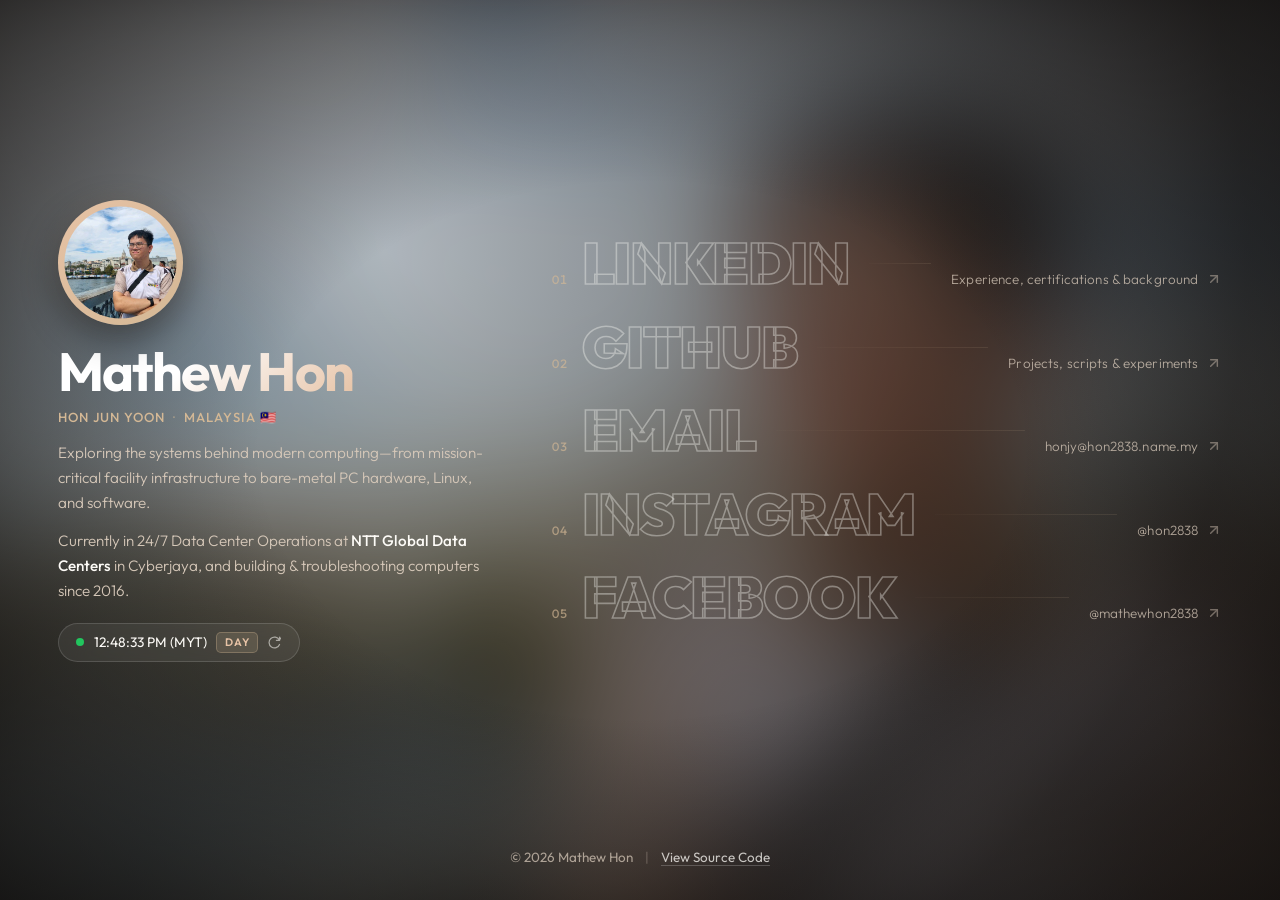
==== commit 7b8cf84b: "Refactor into single-page cinematic split-stage design with borderless kinetic links" ====
--- a/index.html
+++ b/index.html
@@ -4,146 +4,246 @@
     <meta charset="UTF-8">
     <meta name="viewport" content="width=device-width, initial-scale=1.0">
     <title>Mathew Hon — Infrastructure, Hardware &amp; Systems</title>
-    <meta name="description" content="Personal website of Mathew Hon (Hon Jun Yoon) — exploring the systems behind modern computing, from mission-critical data center infrastructure and PC hardware to Linux, cloud, and software.">
+    <meta name="description" content="Mathew Hon (Hon Jun Yoon) — Exploring the systems behind modern computing. Data Center Operations at NTT Global Data Centers in Malaysia, hardware diagnostics, Linux, and software.">
+
+    <!-- Open Graph / Social Meta -->
     <meta property="og:title" content="Mathew Hon — Infrastructure, Hardware &amp; Systems">
-    <meta property="og:description" content="Exploring the systems behind modern computing. Data center infrastructure, computer hardware, Linux, networking, and software.">
+    <meta property="og:description" content="Exploring the systems behind modern computing. Data Center Operations at NTT Global Data Centers in Cyberjaya, Malaysia.">
+    <meta property="og:image" content="https://hon2838.name.my/profile.jpg">
+    <meta property="og:url" content="https://hon2838.name.my/">
     <meta property="og:type" content="website">
-    <meta property="og:url" content="https://hon2838.name.my/">
-    <meta property="og:image" content="https://hon2838.name.my/profile.jpg">
     <link rel="canonical" href="https://hon2838.name.my/">
-    <link rel="icon" type="image/svg+xml" href="/favicon.svg">
+    <link rel="icon" type="image/svg+xml" href="favicon.svg">
+
+    <!-- Fonts -->
     <link rel="preconnect" href="https://fonts.googleapis.com">
     <link rel="preconnect" href="https://fonts.gstatic.com" crossorigin>
-    <link href="https://fonts.googleapis.com/css2?family=Outfit:wght@300;400;500;600;700;800&display=swap" rel="stylesheet">
-    <link rel="stylesheet" href="/styles.css?v=20261022">
+    <link href="https://fonts.googleapis.com/css2?family=Outfit:wght@300;400;500;600;700;800;900&display=swap" rel="stylesheet">
+
+    <!-- Stylesheet -->
+    <link rel="stylesheet" href="styles.css?v=12">
 </head>
 <body class="theme-day">
-    <a href="#main-content" class="skip-link">Skip to main content</a>
-
+    <a href="#main-stage" class="skip-link">Skip to main content</a>
+
+    <!-- Cinematic Photographic Atmosphere -->
     <div class="bg-image" aria-hidden="true"></div>
     <div class="bg-overlay" aria-hidden="true"></div>
-
-    <header class="site-header">
-        <div class="container header-inner">
-            <div class="brand-group">
-                <a href="/" class="brand-link">Mathew Hon</a>
-                <div class="time-badge" id="time-badge" role="button" tabindex="0" title="Local time in Malaysia (click to preview time-of-day themes)" aria-label="Local time in Malaysia. Click to cycle time-of-day visual themes.">
-                    <span class="pulse-dot" aria-hidden="true"></span>
-                    <span id="local-time">MYT (UTC+8)</span>
-                </div>
-            </div>
-            <nav class="site-nav" aria-label="Primary">
-                <a href="/" class="nav-link" aria-current="page">Home</a>
-                <a href="/about/" class="nav-link">About</a>
-                <a href="/projects/" class="nav-link">Projects</a>
-            </nav>
-        </div>
-    </header>
-
-    <main id="main-content" class="container">
-        <section class="hero-section" aria-labelledby="hero-heading">
-            <div class="hero-copy">
-                <div class="eyebrow">
-                    <span class="eyebrow-dot" aria-hidden="true"></span>
-                    <span>Malaysia &middot; Infrastructure, Hardware &amp; Systems</span>
-                </div>
-                <h1 id="hero-heading" class="hero-title">Hey, I'm Mathew.</h1>
-                <p class="hero-subtitle">Exploring the systems behind modern computing.</p>
-                <p class="hero-lead">
-                    I enjoy working across the physical and digital layers of technology&mdash;from assembling and diagnosing bare-metal computer hardware to running Linux, configuring networks, and building practical software tools.
-                </p>
-                <p class="hero-role-note">
-                    Currently working in 24/7 mission-critical facility and infrastructure operations as a <strong>Skilled Data Center Operations Technician at NTT Global Data Centers</strong> in Cyberjaya.
-                </p>
-
-                <div class="hero-actions">
-                    <a href="/about/" class="btn btn-primary">
-                        <span>About &amp; Background</span>
-                        <svg width="16" height="16" viewBox="0 0 24 24" fill="none" stroke="currentColor" stroke-width="2" stroke-linecap="round" stroke-linejoin="round" aria-hidden="true"><path d="M5 12h14"/><path d="m12 5 7 7-7 7"/></svg>
-                    </a>
-                    <a href="/projects/" class="btn btn-secondary">
-                        <span>Selected Projects</span>
-                        <svg width="16" height="16" viewBox="0 0 24 24" fill="none" stroke="currentColor" stroke-width="2" stroke-linecap="round" stroke-linejoin="round" aria-hidden="true"><path d="M5 12h14"/><path d="m12 5 7 7-7 7"/></svg>
-                    </a>
-                </div>
-            </div>
-
-            <figure class="portrait-figure">
-                <div class="portrait-frame">
+    <div class="bg-vignette" aria-hidden="true"></div>
+
+    <div class="viewport-stage">
+        <main id="main-stage" class="split-stage">
+
+            <!-- Left Stage: Personal Identity & Presence -->
+            <section class="stage-left" aria-label="Identity and Introduction">
+                <div class="avatar-frame">
                     <img
-                        src="/profile.jpg?v=2"
-                        alt="Mathew Hon standing on Galata Bridge in Istanbul on a sunny afternoon"
-                        class="portrait-img"
+                        src="profile.jpg?v=2"
+                        alt="Mathew Hon at Galata Bridge in Istanbul"
+                        title="Sunny afternoon in September at Galata Bridge"
+                        class="avatar"
+                        id="profile-img"
                         width="400"
                         height="400"
                         fetchpriority="high"
                     >
                 </div>
-                <figcaption class="portrait-caption">Galata Bridge, Istanbul</figcaption>
-            </figure>
-        </section>
-
-        <section class="connect-section" aria-labelledby="connect-heading">
-            <div class="section-header-inline">
-                <h2 id="connect-heading" class="section-label">Connect &amp; Direct Channels</h2>
-            </div>
-
-            <div class="connect-grid">
-                <a href="https://www.linkedin.com/in/hon2838/" class="kinetic-link linkedin" target="_blank" rel="noopener noreferrer">
-                    <div class="kinetic-top">
-                        <span class="kinetic-meta">01 / Professional</span>
-                        <svg class="kinetic-arrow" width="16" height="16" viewBox="0 0 24 24" fill="none" stroke="currentColor" stroke-width="2" stroke-linecap="round" stroke-linejoin="round" aria-hidden="true"><path d="M7 17 17 7"/><path d="M7 7h10v10"/></svg>
+
+                <div class="identity-header">
+                    <h1 class="name">Mathew Hon</h1>
+                    <div class="caption">
+                        <span>Hon Jun Yoon</span>
+                        <span class="caption-separator" aria-hidden="true">&middot;</span>
+                        <span>Malaysia 🇲🇾</span>
                     </div>
-                    <span class="kinetic-word" data-text="LINKEDIN">LINKEDIN</span>
-                    <span class="kinetic-handle">linkedin.com/in/hon2838</span>
-                </a>
-
-                <a href="https://github.com/hon2838" class="kinetic-link github" target="_blank" rel="noopener noreferrer">
-                    <div class="kinetic-top">
-                        <span class="kinetic-meta">02 / Code &amp; Experiments</span>
-                        <svg class="kinetic-arrow" width="16" height="16" viewBox="0 0 24 24" fill="none" stroke="currentColor" stroke-width="2" stroke-linecap="round" stroke-linejoin="round" aria-hidden="true"><path d="M7 17 17 7"/><path d="M7 7h10v10"/></svg>
-                    </div>
-                    <span class="kinetic-word" data-text="GITHUB">GITHUB</span>
-                    <span class="kinetic-handle">github.com/hon2838</span>
-                </a>
-
-                <a href="mailto:honjy@hon2838.name.my" class="kinetic-link email">
-                    <div class="kinetic-top">
-                        <span class="kinetic-meta">03 / Direct Inbox</span>
-                        <svg class="kinetic-arrow" width="16" height="16" viewBox="0 0 24 24" fill="none" stroke="currentColor" stroke-width="2" stroke-linecap="round" stroke-linejoin="round" aria-hidden="true"><path d="M4 4h16c1.1 0 2 .9 2 2v12c0 1.1-.9 2-2 2H4c-1.1 0-2-.9-2-2V6c0-1.1.9-2 2-2z"/><polyline points="22,6 12,13 2,6"/></svg>
-                    </div>
-                    <span class="kinetic-word" data-text="EMAIL">EMAIL</span>
-                    <span class="kinetic-handle">honjy@hon2838.name.my</span>
-                </a>
-            </div>
-
-            <div class="secondary-socials">
-                <span>Elsewhere on socials</span>
-                <div class="secondary-links-list">
-                    <a href="https://www.facebook.com/mathewhon2838" class="secondary-social-link" target="_blank" rel="noopener noreferrer">
-                        <span>Facebook</span>
-                        <svg width="13" height="13" viewBox="0 0 24 24" fill="none" stroke="currentColor" stroke-width="2" stroke-linecap="round" stroke-linejoin="round" aria-hidden="true"><path d="M7 17 17 7"/><path d="M7 7h10v10"/></svg>
-                    </a>
-                    <a href="https://www.instagram.com/hon2838/" class="secondary-social-link" target="_blank" rel="noopener noreferrer">
-                        <span>Instagram</span>
-                        <svg width="13" height="13" viewBox="0 0 24 24" fill="none" stroke="currentColor" stroke-width="2" stroke-linecap="round" stroke-linejoin="round" aria-hidden="true"><path d="M7 17 17 7"/><path d="M7 7h10v10"/></svg>
-                    </a>
-                </div>
-            </div>
-        </section>
-    </main>
-
-    <footer class="site-footer">
-        <div class="container footer-inner">
-            <div>&copy; 2026 Mathew Hon (Hon Jun Yoon) &middot; Malaysia</div>
-            <div class="footer-links">
-                <a href="/about/" class="footer-link">About</a>
-                <a href="/projects/" class="footer-link">Projects</a>
-                <a href="https://github.com/hon2838/link-in-bio" target="_blank" rel="noopener noreferrer" class="footer-link">Source</a>
-            </div>
-        </div>
-    </footer>
-
-    <script src="/script.js?v=20261022" defer></script>
+                </div>
+
+                <div class="bio-content">
+                    <p class="bio-lead">
+                        Exploring the systems behind modern computing&mdash;from mission-critical facility infrastructure to bare-metal PC hardware, Linux, and software.
+                    </p>
+                    <p class="bio-sub">
+                        Currently in 24/7 Data Center Operations at <span class="highlight-entity">NTT Global Data Centers</span> in Cyberjaya, and building &amp; troubleshooting computers since 2016.
+                    </p>
+                </div>
+
+                <div class="presence-bar">
+                    <button
+                        type="button"
+                        class="time-badge"
+                        id="time-badge"
+                        aria-label="Current local time in Malaysia. Click to cycle Morning, Day, Sunset, and Night themes."
+                        title="Click to preview Morning, Day, Sunset &amp; Night themes"
+                    >
+                        <span class="pulse-dot" aria-hidden="true"></span>
+                        <span id="local-time">MYT (UTC+8)</span>
+                        <span class="theme-pill-tag" id="theme-tag">MYT</span>
+                        <svg class="theme-cycle-icon" width="13" height="13" viewBox="0 0 24 24" fill="none" stroke="currentColor" stroke-width="2.2" stroke-linecap="round" stroke-linejoin="round" aria-hidden="true">
+                            <path d="M21.5 2v6h-6M21.34 15.57a10 10 0 1 1-.57-8.38l5.67-5.67"/>
+                        </svg>
+                    </button>
+                </div>
+            </section>
+
+            <!-- Right Stage: Borderless Giant Kinetic Typography Stack -->
+            <section class="stage-right" aria-label="Destinations and Social Channels">
+                <nav class="kinetic-stack" aria-label="Primary links">
+
+                    <!-- 01 LINKEDIN -->
+                    <a href="https://www.linkedin.com/in/hon2838/" class="giant-link linkedin" target="_blank" rel="noopener noreferrer">
+                        <div class="giant-word-wrap">
+                            <span class="giant-num" aria-hidden="true">01</span>
+                            <span class="giant-text" data-text="LINKEDIN">LINKEDIN</span>
+                        </div>
+                        <span class="giant-Connector" aria-hidden="true"></span>
+                        <div class="giant-meta">
+                            <span class="giant-desc">Experience, certifications &amp; background</span>
+                            <svg class="giant-arrow" width="16" height="16" viewBox="0 0 24 24" fill="none" stroke="currentColor" stroke-width="2.2" stroke-linecap="round" stroke-linejoin="round" aria-hidden="true">
+                                <line x1="7" y1="17" x2="17" y2="7"></line>
+                                <polyline points="7 7 17 7 17 17"></polyline>
+                            </svg>
+                        </div>
+                    </a>
+
+                    <!-- 02 GITHUB -->
+                    <a href="https://github.com/hon2838" class="giant-link github" target="_blank" rel="noopener noreferrer">
+                        <div class="giant-word-wrap">
+                            <span class="giant-num" aria-hidden="true">02</span>
+                            <span class="giant-text" data-text="GITHUB">GITHUB</span>
+                        </div>
+                        <span class="giant-Connector" aria-hidden="true"></span>
+                        <div class="giant-meta">
+                            <span class="giant-desc">Projects, scripts &amp; experiments</span>
+                            <svg class="giant-arrow" width="16" height="16" viewBox="0 0 24 24" fill="none" stroke="currentColor" stroke-width="2.2" stroke-linecap="round" stroke-linejoin="round" aria-hidden="true">
+                                <line x1="7" y1="17" x2="17" y2="7"></line>
+                                <polyline points="7 7 17 7 17 17"></polyline>
+                            </svg>
+                        </div>
+                    </a>
+
+                    <!-- 03 EMAIL -->
+                    <a href="mailto:honjy@hon2838.name.my" class="giant-link email">
+                        <div class="giant-word-wrap">
+                            <span class="giant-num" aria-hidden="true">03</span>
+                            <span class="giant-text" data-text="EMAIL">EMAIL</span>
+                        </div>
+                        <span class="giant-Connector" aria-hidden="true"></span>
+                        <div class="giant-meta">
+                            <span class="giant-desc">honjy@hon2838.name.my</span>
+                            <svg class="giant-arrow" width="16" height="16" viewBox="0 0 24 24" fill="none" stroke="currentColor" stroke-width="2.2" stroke-linecap="round" stroke-linejoin="round" aria-hidden="true">
+                                <line x1="7" y1="17" x2="17" y2="7"></line>
+                                <polyline points="7 7 17 7 17 17"></polyline>
+                            </svg>
+                        </div>
+                    </a>
+
+                    <!-- 04 INSTAGRAM -->
+                    <a href="https://www.instagram.com/hon2838/" class="giant-link instagram" target="_blank" rel="noopener noreferrer">
+                        <div class="giant-word-wrap">
+                            <span class="giant-num" aria-hidden="true">04</span>
+                            <span class="giant-text" data-text="INSTAGRAM">INSTAGRAM</span>
+                        </div>
+                        <span class="giant-Connector" aria-hidden="true"></span>
+                        <div class="giant-meta">
+                            <span class="giant-desc">@hon2838</span>
+                            <svg class="giant-arrow" width="16" height="16" viewBox="0 0 24 24" fill="none" stroke="currentColor" stroke-width="2.2" stroke-linecap="round" stroke-linejoin="round" aria-hidden="true">
+                                <line x1="7" y1="17" x2="17" y2="7"></line>
+                                <polyline points="7 7 17 7 17 17"></polyline>
+                            </svg>
+                        </div>
+                    </a>
+
+                    <!-- 05 FACEBOOK -->
+                    <a href="https://www.facebook.com/mathewhon2838" class="giant-link facebook" target="_blank" rel="noopener noreferrer">
+                        <div class="giant-word-wrap">
+                            <span class="giant-num" aria-hidden="true">05</span>
+                            <span class="giant-text" data-text="FACEBOOK">FACEBOOK</span>
+                        </div>
+                        <span class="giant-Connector" aria-hidden="true"></span>
+                        <div class="giant-meta">
+                            <span class="giant-desc">@mathewhon2838</span>
+                            <svg class="giant-arrow" width="16" height="16" viewBox="0 0 24 24" fill="none" stroke="currentColor" stroke-width="2.2" stroke-linecap="round" stroke-linejoin="round" aria-hidden="true">
+                                <line x1="7" y1="17" x2="17" y2="7"></line>
+                                <polyline points="7 7 17 7 17 17"></polyline>
+                            </svg>
+                        </div>
+                    </a>
+
+                </nav>
+            </section>
+        </main>
+
+        <!-- Minimal Footer -->
+        <footer class="minimal-footer">
+            <span class="footer-copy">&copy; 2026 Mathew Hon</span>
+            <span class="footer-separator" aria-hidden="true">|</span>
+            <a href="https://github.com/hon2838/link-in-bio" target="_blank" rel="noopener noreferrer" class="footer-link">View Source Code</a>
+        </footer>
+    </div>
+
+    <script>
+        (function () {
+            const THEME_CYCLE = ['auto', 'morning', 'day', 'sunset', 'night'];
+            let currentThemeIndex = 0;
+
+            function getAutoTheme(hour) {
+                if (hour >= 6 && hour < 10) return 'morning';
+                if (hour >= 10 && hour < 17) return 'day';
+                if (hour >= 17 && hour < 20) return 'sunset';
+                return 'night';
+            }
+
+            function updateClockAndTheme() {
+                const now = new Date();
+                const timeOptions = {
+                    timeZone: 'Asia/Kuala_Lumpur',
+                    hour: '2-digit',
+                    minute: '2-digit',
+                    second: '2-digit',
+                    hour12: true
+                };
+                const timeString = now.toLocaleTimeString('en-US', timeOptions);
+                const hour = parseInt(
+                    now.toLocaleString('en-US', {
+                        timeZone: 'Asia/Kuala_Lumpur',
+                        hour: 'numeric',
+                        hour12: false
+                    }),
+                    10
+                );
+
+                const timeEl = document.getElementById('local-time');
+                const themeTag = document.getElementById('theme-tag');
+                const mode = THEME_CYCLE[currentThemeIndex];
+                const activeTheme = mode === 'auto' ? getAutoTheme(hour) : mode;
+
+                document.body.classList.remove('theme-morning', 'theme-day', 'theme-sunset', 'theme-night');
+                document.body.classList.add('theme-' + activeTheme);
+
+                if (timeEl) {
+                    timeEl.textContent = timeString + ' (MYT)';
+                }
+
+                if (themeTag) {
+                    if (mode === 'auto') {
+                        themeTag.textContent = activeTheme.toUpperCase();
+                    } else {
+                        themeTag.textContent = mode.toUpperCase() + ' PREVIEW';
+                    }
+                }
+            }
+
+            setInterval(updateClockAndTheme, 1000);
+            updateClockAndTheme();
+
+            const timeBadge = document.getElementById('time-badge');
+            if (timeBadge) {
+                timeBadge.addEventListener('click', function () {
+                    currentThemeIndex = (currentThemeIndex + 1) % THEME_CYCLE.length;
+                    updateClockAndTheme();
+                });
+            }
+        })();
+    </script>
 </body>
 </html>
--- a/styles.css
+++ b/styles.css
@@ -1,58 +1,22 @@
 :root {
-    /* Core Palette — Warm Espresso, Khaki & Sand from original design */
+    /* Base Color Palette - Warm tones from Galata Bridge portrait */
     --bg-color: #1a1512;
-    --bg-elevated: rgba(28, 22, 18, 0.72);
-    --bg-card: rgba(34, 27, 22, 0.64);
-    --bg-card-hover: rgba(44, 35, 29, 0.78);
-    --bg-subtle: rgba(253, 251, 247, 0.04);
-
     --text-primary: #fdfbf7;
-    --text-secondary: #dfd4c6;
-    --text-muted: #b5a594;
-
-    --accent: #D4B895;
-    --accent-light: #E6C2A5;
-    --accent-dim: rgba(212, 184, 149, 0.16);
-
-    --border-subtle: rgba(253, 251, 247, 0.1);
-    --border-accent: rgba(212, 184, 149, 0.34);
-
-    --status-green: #34d399;
-
-    --font-sans: 'Outfit', -apple-system, BlinkMacSystemFont, 'Segoe UI', Roboto, sans-serif;
-    --font-mono: ui-monospace, 'SFMono-Regular', 'JetBrains Mono', Menlo, Consolas, monospace;
-
-    --container-max: 980px;
-    --radius-sm: 8px;
-    --radius-md: 14px;
-    --radius-lg: 20px;
-    --radius-pill: 999px;
-}
-
-/* Cross-document view transitions for smooth multi-page navigation */
-@media (prefers-reduced-motion: no-preference) {
-    @view-transition {
-        navigation: auto;
-    }
-
-    ::view-transition-old(root) {
-        animation: 0.22s ease-out both vt-fade-out;
-    }
-
-    ::view-transition-new(root) {
-        animation: 0.28s ease-out both vt-fade-in;
-    }
-}
-
-@keyframes vt-fade-out {
-    to { opacity: 0; }
-}
-
-@keyframes vt-fade-in {
-    from { opacity: 0; }
-}
-
-/* Reset & Base */
+    --text-secondary: #d5c7b8;
+    --text-muted: rgba(213, 199, 184, 0.65);
+
+    /* Warm Accents */
+    --accent-blue: #D4B895; /* Warm Khaki from collar */
+    --accent-light: #E6C2A5; /* Soft peach/sand */
+    --accent-glow: rgba(230, 194, 165, 0.15);
+
+    /* Kinetic Brand Fills */
+    --brand-linkedin: #388bfd;
+    --brand-github: #ffffff;
+    --brand-email: #E6C2A5;
+    --brand-facebook: #4285f4;
+}
+
 *, *::before, *::after {
     margin: 0;
     padding: 0;
@@ -60,1096 +24,611 @@
 }
 
 html {
-    font-size: 16px;
-    scroll-behavior: smooth;
     background-color: var(--bg-color);
     color: var(--text-primary);
     -webkit-text-size-adjust: 100%;
 }
 
 body {
-    font-family: var(--font-sans);
+    font-family: 'Outfit', -apple-system, BlinkMacSystemFont, 'Segoe UI', Roboto, Helvetica, Arial, sans-serif;
     background-color: transparent;
     color: var(--text-primary);
-    line-height: 1.65;
     min-height: 100vh;
-    display: flex;
-    flex-direction: column;
+    min-height: 100dvh;
     overflow-x: hidden;
     position: relative;
     -webkit-font-smoothing: antialiased;
     -moz-osx-font-smoothing: grayscale;
 }
 
-/* Skip Link for Keyboard Accessibility */
+/* Skip Link for Accessibility */
 .skip-link {
-    position: absolute;
+    position: fixed;
     top: -100px;
-    left: 1rem;
+    left: 1.5rem;
     background: var(--accent-light);
     color: #1a1512;
+    padding: 0.55rem 1.1rem;
+    border-radius: 6px;
     font-weight: 600;
-    padding: 0.6rem 1.1rem;
-    border-radius: var(--radius-sm);
+    font-size: 0.88rem;
     text-decoration: none;
     z-index: 1000;
     transition: top 0.2s ease;
 }
 
 .skip-link:focus {
-    top: 1rem;
-}
-
-/* Focus Visibility */
-:focus-visible {
-    outline: 2px solid var(--accent-light);
-    outline-offset: 3px;
-}
-
-/* Atmospheric Photographic Background */
+    top: 1.25rem;
+    outline: 2px solid #ffffff;
+    outline-offset: 2px;
+}
+
+/* =========================================
+   Photographic Background Environment
+   ========================================= */
 .bg-image {
     position: fixed;
-    inset: 0;
+    top: 0;
+    left: 0;
     width: 100vw;
     height: 100vh;
-    background-image: url('/profile.jpg?v=2');
+    background-image: url('profile.jpg?v=2');
     background-size: cover;
-    background-position: center;
-    filter: blur(48px) brightness(0.62) saturate(1.08);
-    transform: scale(1.18);
-    z-index: -2;
+    background-position: center 30%;
+    filter: blur(48px) brightness(0.68);
+    transform: scale(1.16);
+    z-index: -3;
+    transition: filter 2.4s cubic-bezier(0.16, 1, 0.3, 1);
     pointer-events: none;
-    transition: filter 2.4s ease;
 }
 
 .bg-overlay {
     position: fixed;
-    inset: 0;
+    top: 0;
+    left: 0;
     width: 100vw;
     height: 100vh;
-    background:
-        radial-gradient(circle at 75% 22%, rgba(212, 184, 149, 0.10), transparent 55%),
-        linear-gradient(180deg, rgba(24, 19, 15, 0.58) 0%, rgba(20, 15, 12, 0.80) 100%);
+    background: radial-gradient(circle at 28% 32%, rgba(35, 25, 20, 0.38), rgba(16, 12, 10, 0.80) 80%);
+    z-index: -2;
+    transition: background 2.4s cubic-bezier(0.16, 1, 0.3, 1);
+    pointer-events: none;
+}
+
+.bg-vignette {
+    position: fixed;
+    inset: 0;
+    background: radial-gradient(ellipse at 50% 50%, transparent 42%, rgba(10, 8, 7, 0.65) 100%);
     z-index: -1;
     pointer-events: none;
-    transition: background 2.4s ease;
-}
-
-/* Time-of-Day Themes (Malaysian Standard Time) */
+}
+
+/* Atmospheric Lighting Themes (Malaysia Time) */
 body.theme-morning .bg-image {
-    filter: blur(48px) brightness(0.64) sepia(0.18) hue-rotate(-6deg);
+    filter: blur(48px) brightness(0.76) sepia(0.2) hue-rotate(-6deg);
 }
 body.theme-morning .bg-overlay {
-    background:
-        radial-gradient(circle at 75% 20%, rgba(230, 194, 165, 0.14), transparent 55%),
-        linear-gradient(180deg, rgba(28, 20, 15, 0.56) 0%, rgba(20, 15, 12, 0.78) 100%);
+    background: radial-gradient(circle at 25% 30%, rgba(255, 215, 175, 0.16), rgba(24, 18, 14, 0.74) 78%);
 }
 
 body.theme-day .bg-image {
-    filter: blur(48px) brightness(0.66) contrast(1.04) saturate(1.1);
+    filter: blur(48px) brightness(0.80) contrast(1.04) saturate(1.08);
 }
 body.theme-day .bg-overlay {
-    background:
-        radial-gradient(circle at 75% 20%, rgba(212, 184, 149, 0.12), transparent 55%),
-        linear-gradient(180deg, rgba(24, 19, 15, 0.56) 0%, rgba(19, 15, 12, 0.78) 100%);
+    background: radial-gradient(circle at 30% 28%, rgba(212, 184, 149, 0.12), rgba(22, 17, 13, 0.74) 78%);
 }
 
 body.theme-sunset .bg-image {
-    filter: blur(48px) brightness(0.60) saturate(1.34) sepia(0.28) hue-rotate(-14deg);
+    filter: blur(48px) brightness(0.68) saturate(1.4) sepia(0.32) hue-rotate(-16deg);
 }
 body.theme-sunset .bg-overlay {
-    background:
-        radial-gradient(circle at 75% 20%, rgba(224, 142, 95, 0.16), transparent 55%),
-        linear-gradient(180deg, rgba(36, 17, 9, 0.56) 0%, rgba(20, 13, 10, 0.80) 100%);
+    background: radial-gradient(circle at 70% 35%, rgba(235, 125, 55, 0.20), rgba(24, 14, 11, 0.78) 78%);
 }
 
 body.theme-night .bg-image {
-    filter: blur(48px) brightness(0.38) saturate(0.86) hue-rotate(12deg);
+    filter: blur(48px) brightness(0.42) saturate(0.88) hue-rotate(12deg);
 }
 body.theme-night .bg-overlay {
-    background:
-        radial-gradient(circle at 75% 20%, rgba(148, 163, 184, 0.08), transparent 55%),
-        linear-gradient(180deg, rgba(12, 15, 24, 0.60) 0%, rgba(14, 12, 11, 0.84) 100%);
-}
-
-/* Layout Container */
-.container {
+    background: radial-gradient(circle at 35% 30%, rgba(35, 48, 82, 0.26), rgba(15, 12, 11, 0.84) 80%);
+}
+
+/* =========================================
+   Single-Viewport Stage Layout
+   ========================================= */
+.viewport-stage {
+    min-height: 100vh;
+    min-height: 100dvh;
+    display: flex;
+    flex-direction: column;
+    justify-content: space-between;
     width: 100%;
-    max-width: var(--container-max);
+    max-width: 1480px;
     margin: 0 auto;
-    padding: 0 1.75rem;
-}
-
-/* Site Header & Navigation */
-.site-header {
-    position: sticky;
-    top: 0;
-    z-index: 50;
-    backdrop-filter: blur(16px);
-    -webkit-backdrop-filter: blur(16px);
-    background: rgba(24, 19, 15, 0.68);
-    border-bottom: 1px solid var(--border-subtle);
-}
-
-.header-inner {
-    display: flex;
+    padding: clamp(1.4rem, 3.2vh, 2.6rem) clamp(1.5rem, 4.5vw, 4.5rem);
+    position: relative;
+    z-index: 1;
+}
+
+.split-stage {
+    flex: 1;
+    display: grid;
+    grid-template-columns: minmax(320px, 430px) 1fr;
     align-items: center;
-    justify-content: space-between;
-    gap: 1rem;
-    min-height: 4.25rem;
-    padding-top: 0.5rem;
-    padding-bottom: 0.5rem;
-}
-
-.brand-group {
-    display: flex;
+    gap: clamp(2.5rem, 5vw, 5.5rem);
+    padding: clamp(0.75rem, 1.8vh, 1.6rem) 0;
+}
+
+/* =========================================
+   Stage Left: Identity & Presence
+   ========================================= */
+.stage-left {
+    display: flex;
+    flex-direction: column;
+    align-items: flex-start;
+}
+
+.avatar-frame {
+    width: clamp(104px, 9.8vw, 136px);
+    height: clamp(104px, 9.8vw, 136px);
+    margin-bottom: clamp(1.1rem, 2vh, 1.6rem);
+    position: relative;
+}
+
+.avatar {
+    width: 100%;
+    height: 100%;
+    border-radius: 50%;
+    object-fit: cover;
+    border: 3.5px solid transparent;
+    background: linear-gradient(135deg, var(--accent-light), var(--accent-blue)) border-box;
+    padding: 3.5px;
+    box-shadow: 0 12px 36px rgba(0, 0, 0, 0.45), 0 0 24px rgba(212, 184, 149, 0.15);
+    transition: transform 0.4s cubic-bezier(0.16, 1, 0.3, 1), box-shadow 0.4s ease;
+}
+
+.avatar-frame:hover .avatar {
+    transform: scale(1.03) rotate(-1deg);
+    box-shadow: 0 16px 42px rgba(0, 0, 0, 0.55), 0 0 32px rgba(230, 194, 165, 0.25);
+}
+
+.identity-header {
+    margin-bottom: clamp(0.9rem, 1.6vh, 1.3rem);
+}
+
+.name {
+    font-size: clamp(2.5rem, 4.2vw, 3.75rem);
+    font-weight: 700;
+    line-height: 1.05;
+    letter-spacing: -0.03em;
+    margin-bottom: 0.4rem;
+    background: linear-gradient(135deg, #ffffff 42%, var(--accent-light) 100%);
+    -webkit-background-clip: text;
+    background-clip: text;
+    -webkit-text-fill-color: transparent;
+}
+
+.caption {
+    font-size: clamp(0.82rem, 0.92vw, 0.94rem);
+    font-weight: 500;
+    color: var(--accent-blue);
+    letter-spacing: 0.08em;
+    text-transform: uppercase;
+    display: inline-flex;
     align-items: center;
-    gap: 0.9rem;
-    flex-wrap: wrap;
-}
-
-.brand-link {
-    font-size: 1.12rem;
-    font-weight: 600;
+    gap: 0.5rem;
+}
+
+.caption-separator {
+    opacity: 0.5;
+}
+
+.bio-content {
+    display: flex;
+    flex-direction: column;
+    gap: 0.75rem;
+    max-width: 440px;
+    margin-bottom: clamp(1.25rem, 2.2vh, 1.8rem);
+}
+
+.bio-lead, .bio-sub {
+    font-size: clamp(0.95rem, 1.02vw, 1.05rem);
+    line-height: 1.65;
+    color: var(--text-secondary);
+    font-weight: 300;
+}
+
+.highlight-entity {
     color: var(--text-primary);
-    text-decoration: none;
-    letter-spacing: -0.01em;
-    transition: color 0.2s ease;
-}
-
-.brand-link:hover {
-    color: var(--accent-light);
-}
-
-/* Live Malaysian Time Badge */
+    font-weight: 500;
+}
+
+/* Presence Bar & Live Clock */
+.presence-bar {
+    display: flex;
+    align-items: center;
+}
+
 .time-badge {
     display: inline-flex;
     align-items: center;
-    gap: 0.45rem;
-    padding: 0.26rem 0.72rem;
-    background: rgba(255, 255, 255, 0.045);
-    border: 1px solid var(--border-subtle);
-    border-radius: var(--radius-pill);
-    font-family: var(--font-mono);
-    font-size: 0.75rem;
-    color: var(--text-secondary);
-    letter-spacing: 0.01em;
+    gap: 0.6rem;
+    padding: 0.5rem 1.1rem;
+    background: rgba(255, 255, 255, 0.06);
+    border: 1px solid rgba(255, 255, 255, 0.14);
+    border-radius: 9999px;
+    font-family: inherit;
+    font-size: 0.86rem;
+    color: var(--text-primary);
+    backdrop-filter: blur(14px);
+    -webkit-backdrop-filter: blur(14px);
     cursor: pointer;
-    user-select: none;
-    transition: border-color 0.2s ease, background 0.2s ease, color 0.2s ease;
+    transition: all 0.3s cubic-bezier(0.16, 1, 0.3, 1);
+    outline: none;
 }
 
 .time-badge:hover {
-    border-color: var(--border-accent);
-    background: rgba(212, 184, 149, 0.09);
-    color: var(--text-primary);
+    background: rgba(255, 255, 255, 0.1);
+    border-color: rgba(230, 194, 165, 0.35);
+    transform: translateY(-1.5px);
+    box-shadow: 0 8px 24px rgba(0, 0, 0, 0.35);
+}
+
+.time-badge:focus-visible {
+    border-color: var(--accent-light);
+    box-shadow: 0 0 0 3px rgba(230, 194, 165, 0.3);
 }
 
 .pulse-dot {
-    width: 7px;
-    height: 7px;
-    background-color: var(--status-green);
+    width: 8px;
+    height: 8px;
+    background-color: #22c55e;
     border-radius: 50%;
+    box-shadow: 0 0 0 0 rgba(34, 197, 94, 0.7);
+    animation: pulse-dot 2s infinite;
     flex-shrink: 0;
-    box-shadow: 0 0 0 0 rgba(52, 211, 153, 0.65);
-    animation: pulse-dot 2.4s infinite;
 }
 
 @keyframes pulse-dot {
-    0% { transform: scale(0.95); box-shadow: 0 0 0 0 rgba(52, 211, 153, 0.65); }
-    70% { transform: scale(1); box-shadow: 0 0 0 5px rgba(52, 211, 153, 0); }
-    100% { transform: scale(0.95); box-shadow: 0 0 0 0 rgba(52, 211, 153, 0); }
-}
-
-.site-nav {
-    display: flex;
-    align-items: center;
-    gap: 0.35rem;
-}
-
-.nav-link {
-    color: var(--text-secondary);
+    0% { transform: scale(0.95); box-shadow: 0 0 0 0 rgba(34, 197, 94, 0.7); }
+    70% { transform: scale(1); box-shadow: 0 0 0 6px rgba(34, 197, 94, 0); }
+    100% { transform: scale(0.95); box-shadow: 0 0 0 0 rgba(34, 197, 94, 0); }
+}
+
+.theme-pill-tag {
+    font-size: 0.68rem;
+    font-weight: 600;
+    letter-spacing: 0.08em;
+    text-transform: uppercase;
+    padding: 0.15rem 0.48rem;
+    border-radius: 5px;
+    background: rgba(212, 184, 149, 0.16);
+    color: var(--accent-light);
+    border: 1px solid rgba(212, 184, 149, 0.32);
+    transition: all 0.3s ease;
+}
+
+.theme-cycle-icon {
+    opacity: 0.55;
+    transition: transform 0.4s ease, opacity 0.3s ease;
+}
+
+.time-badge:hover .theme-cycle-icon {
+    opacity: 1;
+    transform: rotate(90deg);
+}
+
+/* =========================================
+   Stage Right: Borderless Giant Kinetic Typography Stack
+   ========================================= */
+.stage-right {
+    display: flex;
+    flex-direction: column;
+    justify-content: center;
+    width: 100%;
+}
+
+.kinetic-stack {
+    display: flex;
+    flex-direction: column;
+    gap: clamp(0.45rem, 1.25vh, 1.1rem);
+    width: 100%;
+}
+
+/* Focus spotlight: gently dim sibling links during hover */
+.kinetic-stack:hover .giant-link:not(:hover) {
+    opacity: 0.36;
+    filter: blur(0.35px);
+}
+
+.giant-link {
     text-decoration: none;
-    font-size: 0.95rem;
-    font-weight: 400;
-    padding: 0.42rem 0.85rem;
-    border-radius: var(--radius-pill);
-    transition: color 0.2s ease, background-color 0.2s ease;
-}
-
-.nav-link:hover {
-    color: var(--text-primary);
-    background: rgba(253, 251, 247, 0.05);
-}
-
-.nav-link[aria-current="page"] {
-    color: var(--text-primary);
-    font-weight: 500;
-    background: var(--accent-dim);
-    border: 1px solid rgba(212, 184, 149, 0.28);
-}
-
-/* Main Content Area */
-main {
-    flex: 1;
-    padding: 4rem 0 5rem;
-}
-
-/* Eyebrow / Kicker */
-.eyebrow {
-    display: inline-flex;
-    align-items: center;
-    gap: 0.5rem;
-    font-family: var(--font-mono);
-    font-size: 0.76rem;
-    text-transform: uppercase;
-    letter-spacing: 0.1em;
-    color: var(--accent);
-    margin-bottom: 1.1rem;
-}
-
-.eyebrow-dot {
-    width: 5px;
-    height: 5px;
-    border-radius: 50%;
-    background: var(--accent);
-    flex-shrink: 0;
-}
-
-/* ==========================================================================
-   HOME PAGE
-   ========================================================================== */
-
-.hero-section {
-    display: grid;
-    grid-template-columns: 1.35fr 0.65fr;
-    gap: 3.5rem;
-    align-items: center;
-    padding: 1.25rem 0 3.75rem;
-}
-
-.hero-title {
-    font-size: clamp(2.5rem, 5.2vw, 3.85rem);
-    font-weight: 600;
-    line-height: 1.08;
-    letter-spacing: -0.03em;
-    margin-bottom: 0.85rem;
-    background: linear-gradient(135deg, #ffffff 25%, var(--accent-light) 100%);
-    -webkit-background-clip: text;
-    background-clip: text;
-    -webkit-text-fill-color: transparent;
-}
-
-.hero-subtitle {
-    font-size: clamp(1.2rem, 2.2vw, 1.5rem);
-    font-weight: 400;
-    color: var(--accent-light);
-    line-height: 1.38;
-    letter-spacing: -0.01em;
-    margin-bottom: 1.35rem;
-}
-
-.hero-lead {
-    font-size: 1.08rem;
-    color: var(--text-secondary);
-    font-weight: 300;
-    line-height: 1.72;
-    max-width: 58ch;
-    margin-bottom: 1rem;
-}
-
-.hero-role-note {
-    font-size: 0.96rem;
-    color: var(--text-secondary);
-    font-weight: 300;
-    line-height: 1.65;
-    max-width: 58ch;
-    padding-left: 0.95rem;
-    border-left: 2px solid var(--border-accent);
-    margin: 1.35rem 0 2rem;
-}
-
-.hero-role-note strong {
-    color: var(--text-primary);
-    font-weight: 500;
-}
-
-/* Primary Page Exploration Actions */
-.hero-actions {
-    display: flex;
-    flex-wrap: wrap;
-    gap: 0.9rem;
-}
-
-.btn {
-    display: inline-flex;
-    align-items: center;
-    gap: 0.55rem;
-    padding: 0.72rem 1.35rem;
-    border-radius: var(--radius-pill);
-    font-size: 0.95rem;
-    font-weight: 500;
-    text-decoration: none;
-    transition: transform 0.2s ease, background-color 0.2s ease, border-color 0.2s ease, color 0.2s ease;
-}
-
-.btn svg {
-    transition: transform 0.2s ease;
-}
-
-.btn:hover svg {
-    transform: translateX(3px);
-}
-
-.btn-primary {
-    background: linear-gradient(135deg, var(--accent-light), var(--accent));
-    color: #18130f;
-    border: 1px solid transparent;
-}
-
-.btn-primary:hover {
-    background: var(--text-primary);
-    color: #18130f;
-}
-
-.btn-secondary {
-    background: rgba(253, 251, 247, 0.04);
-    color: var(--text-primary);
-    border: 1px solid var(--border-subtle);
-}
-
-.btn-secondary:hover {
-    background: rgba(212, 184, 149, 0.11);
-    border-color: var(--border-accent);
-    color: var(--accent-light);
-}
-
-/* Portrait Card */
-.portrait-figure {
-    display: flex;
-    flex-direction: column;
-    align-items: center;
-    justify-self: end;
-    width: 100%;
-    max-width: 280px;
-}
-
-.portrait-frame {
-    position: relative;
-    width: 100%;
-    aspect-ratio: 1 / 1;
-    border-radius: 24px;
-    padding: 4px;
-    background: linear-gradient(140deg, var(--accent-light), rgba(212, 184, 149, 0.25));
-    box-shadow: 0 20px 45px rgba(0, 0, 0, 0.42);
-    overflow: hidden;
-}
-
-.portrait-img {
-    width: 100%;
-    height: 100%;
-    object-fit: cover;
-    border-radius: 20px;
-    display: block;
-}
-
-.portrait-caption {
-    margin-top: 0.75rem;
-    font-family: var(--font-mono);
-    font-size: 0.74rem;
-    color: var(--text-muted);
-    letter-spacing: 0.03em;
-    text-align: center;
-}
-
-/* Reinterpreted Kinetic Social Directory on Home */
-.connect-section {
-    margin-top: 1.5rem;
-    padding-top: 2.5rem;
-    border-top: 1px solid var(--border-subtle);
-}
-
-.section-header-inline {
     display: flex;
     align-items: baseline;
     justify-content: space-between;
-    gap: 1rem;
-    margin-bottom: 1.25rem;
-    flex-wrap: wrap;
-}
-
-.section-label {
-    font-family: var(--font-mono);
-    font-size: 0.76rem;
+    gap: 1.25rem;
+    padding: clamp(0.28rem, 0.75vh, 0.6rem) 0;
+    position: relative;
+    border: none;
+    background: none;
+    transition: opacity 0.35s ease, filter 0.35s ease;
+    outline: none;
+}
+
+.giant-word-wrap {
+    display: inline-flex;
+    align-items: baseline;
+    position: relative;
+    user-select: none;
+    flex-shrink: 0;
+}
+
+.giant-num {
+    font-size: clamp(0.76rem, 0.85vw, 0.86rem);
+    font-weight: 500;
+    letter-spacing: 0.14em;
+    color: var(--accent-blue);
+    opacity: 0.65;
+    margin-right: clamp(0.6rem, 1vw, 1.05rem);
+    font-variant-numeric: tabular-nums;
+    transition: opacity 0.3s ease, color 0.3s ease, transform 0.3s ease;
+}
+
+.giant-link:hover .giant-num,
+.giant-link:focus-visible .giant-num {
+    opacity: 1;
+    color: var(--accent-light);
+    transform: translateX(2px);
+}
+
+.giant-text {
+    font-size: clamp(2.45rem, 4.5vw, 4.65rem);
+    font-weight: 900;
     text-transform: uppercase;
-    letter-spacing: 0.12em;
-    color: var(--text-muted);
-}
-
-.connect-grid {
-    display: grid;
-    grid-template-columns: repeat(3, 1fr);
-    gap: 1rem;
-}
-
-/* Reinterprets the original outlined giant-link aesthetic in a refined card row */
-.kinetic-link {
-    position: relative;
-    display: flex;
-    flex-direction: column;
-    justify-content: space-between;
-    padding: 1.35rem 1.4rem;
-    background: var(--bg-card);
-    border: 1px solid var(--border-subtle);
-    border-radius: var(--radius-md);
-    text-decoration: none;
-    overflow: hidden;
-    backdrop-filter: blur(10px);
-    -webkit-backdrop-filter: blur(10px);
-    transition: border-color 0.3s ease, background-color 0.3s ease, transform 0.25s ease;
-}
-
-.kinetic-link:hover {
-    background: var(--bg-card-hover);
-    border-color: var(--border-accent);
-    transform: translateY(-2px);
-}
-
-.kinetic-top {
-    display: flex;
-    align-items: center;
-    justify-content: space-between;
-    margin-bottom: 0.65rem;
-}
-
-.kinetic-meta {
-    font-family: var(--font-mono);
-    font-size: 0.74rem;
-    color: var(--text-muted);
-    letter-spacing: 0.04em;
-}
-
-.kinetic-arrow {
-    color: var(--text-muted);
-    transition: transform 0.25s ease, color 0.25s ease;
-}
-
-.kinetic-link:hover .kinetic-arrow {
-    transform: translate(3px, -3px);
-    color: var(--accent-light);
-}
-
-.kinetic-word {
-    font-size: clamp(1.65rem, 2.7vw, 2.15rem);
-    font-weight: 800;
-    letter-spacing: -0.02em;
-    line-height: 1.05;
-    text-transform: uppercase;
+    letter-spacing: -0.025em;
+    line-height: 1.02;
     position: relative;
     display: inline-block;
-    width: fit-content;
     color: transparent;
-    -webkit-text-stroke: 1.25px rgba(230, 194, 165, 0.72);
-}
-
-.kinetic-word::after {
+    -webkit-text-stroke: 1.6px rgba(253, 251, 247, 0.36);
+    transition: -webkit-text-stroke 0.35s ease, transform 0.35s cubic-bezier(0.16, 1, 0.3, 1);
+}
+
+.giant-text::after {
     content: attr(data-text);
     position: absolute;
     left: 0;
     top: 0;
-    width: 0%;
+    width: 0;
     height: 100%;
+    color: #ffffff;
+    -webkit-text-stroke: 0;
+    -webkit-text-fill-color: #ffffff;
     overflow: hidden;
     white-space: nowrap;
-    -webkit-text-stroke: 0;
-    color: var(--text-primary);
-    transition: width 0.42s cubic-bezier(0.19, 1, 0.22, 1);
-}
-
-.kinetic-link:hover .kinetic-word::after,
-.kinetic-link:focus-visible .kinetic-word::after {
+    transition: width 0.45s cubic-bezier(0.19, 1, 0.22, 1);
+    pointer-events: none;
+}
+
+.giant-link:hover .giant-text,
+.giant-link:focus-visible .giant-text {
+    -webkit-text-stroke: 1.6px rgba(255, 255, 255, 0.68);
+    transform: translateX(4px);
+}
+
+.giant-link:hover .giant-text::after,
+.giant-link:focus-visible .giant-text::after {
     width: 100%;
 }
 
-.kinetic-link.linkedin:hover .kinetic-word::after,
-.kinetic-link.linkedin:focus-visible .kinetic-word::after {
-    color: #70b5f9;
-}
-
-.kinetic-link.github:hover .kinetic-word::after,
-.kinetic-link.github:focus-visible .kinetic-word::after {
-    color: #fdfbf7;
-}
-
-.kinetic-link.email:hover .kinetic-word::after,
-.kinetic-link.email:focus-visible .kinetic-word::after {
-    color: var(--accent-light);
-}
-
-.kinetic-handle {
-    margin-top: 0.5rem;
-    font-size: 0.86rem;
-    color: var(--text-secondary);
-    font-weight: 300;
-    word-break: break-all;
-}
-
-/* Secondary Social Row */
-.secondary-socials {
-    display: flex;
-    align-items: center;
-    justify-content: space-between;
-    flex-wrap: wrap;
-    gap: 0.75rem;
-    margin-top: 1.15rem;
-    padding-top: 0.9rem;
-    font-size: 0.88rem;
-    color: var(--text-muted);
-}
-
-.secondary-links-list {
-    display: flex;
-    align-items: center;
-    gap: 1.25rem;
-    flex-wrap: wrap;
-}
-
-.secondary-social-link {
-    color: var(--text-secondary);
-    text-decoration: none;
-    display: inline-flex;
-    align-items: center;
-    gap: 0.35rem;
-    transition: color 0.2s ease;
-}
-
-.secondary-social-link:hover {
-    color: var(--accent-light);
-}
-
-/* ==========================================================================
-   SECONDARY PAGES (ABOUT & PROJECTS)
-   ========================================================================== */
-
-.page-header {
-    padding: 0.75rem 0 2.75rem;
-    border-bottom: 1px solid var(--border-subtle);
-    margin-bottom: 3rem;
-}
-
-.page-title {
-    font-size: clamp(2.1rem, 4.2vw, 3rem);
-    font-weight: 600;
-    line-height: 1.12;
-    letter-spacing: -0.025em;
-    margin-bottom: 0.9rem;
-    background: linear-gradient(135deg, #ffffff 30%, var(--accent-light) 100%);
+/* Subtle Architectural Connector Hairline */
+.giant-Connector {
+    flex: 1;
+    height: 1px;
+    min-width: 16px;
+    background: linear-gradient(90deg, rgba(212, 184, 149, 0.04), rgba(212, 184, 149, 0.22));
+    align-self: center;
+    opacity: 0.55;
+    transition: opacity 0.35s ease, background 0.35s ease;
+}
+
+.giant-link:hover .giant-Connector,
+.giant-link:focus-visible .giant-Connector {
+    opacity: 1;
+    background: linear-gradient(90deg, rgba(230, 194, 165, 0.15), rgba(230, 194, 165, 0.55));
+}
+
+/* Kinetic Fill Themes for Each Brand */
+.giant-link.linkedin:hover .giant-text::after,
+.giant-link.linkedin:focus-visible .giant-text::after {
+    color: var(--brand-linkedin);
+    -webkit-text-fill-color: var(--brand-linkedin);
+}
+
+.giant-link.github:hover .giant-text::after,
+.giant-link.github:focus-visible .giant-text::after {
+    color: var(--brand-github);
+    -webkit-text-fill-color: var(--brand-github);
+}
+
+.giant-link.email:hover .giant-text::after,
+.giant-link.email:focus-visible .giant-text::after {
+    color: var(--brand-email);
+    -webkit-text-fill-color: var(--brand-email);
+}
+
+.giant-link.instagram:hover .giant-text::after,
+.giant-link.instagram:focus-visible .giant-text::after {
+    background: linear-gradient(45deg, #f09433 0%, #e6683c 25%, #dc2743 50%, #cc2366 75%, #bc1888 100%);
     -webkit-background-clip: text;
     background-clip: text;
     -webkit-text-fill-color: transparent;
 }
 
-.page-intro {
-    font-size: 1.1rem;
+.giant-link.facebook:hover .giant-text::after,
+.giant-link.facebook:focus-visible .giant-text::after {
+    color: var(--brand-facebook);
+    -webkit-text-fill-color: var(--brand-facebook);
+}
+
+/* Descriptors & Directional Indicators */
+.giant-meta {
+    display: inline-flex;
+    align-items: center;
+    gap: 0.5rem;
     color: var(--text-secondary);
+    font-size: clamp(0.84rem, 0.94vw, 0.96rem);
     font-weight: 300;
-    line-height: 1.72;
-    max-width: 66ch;
-}
-
-.content-section {
-    margin-bottom: 3.5rem;
-}
-
-.content-section:last-child {
-    margin-bottom: 1rem;
-}
-
-.section-heading {
-    font-size: 1.35rem;
-    font-weight: 600;
+    letter-spacing: 0.01em;
+    opacity: 0.78;
+    transition: opacity 0.35s ease, color 0.35s ease, transform 0.35s ease;
+    white-space: nowrap;
+}
+
+.giant-arrow {
+    display: inline-block;
+    opacity: 0.6;
+    transition: transform 0.35s cubic-bezier(0.16, 1, 0.3, 1), opacity 0.35s ease, stroke 0.35s ease;
+    stroke: currentColor;
+    flex-shrink: 0;
+}
+
+.giant-link:hover .giant-meta,
+.giant-link:focus-visible .giant-meta {
     color: var(--text-primary);
-    letter-spacing: -0.015em;
-    margin-bottom: 1.25rem;
+    opacity: 1;
+    transform: translateX(3px);
+}
+
+.giant-link:hover .giant-arrow,
+.giant-link:focus-visible .giant-arrow {
+    opacity: 1;
+    transform: translate(3px, -3px);
+    stroke: var(--accent-light);
+}
+
+.giant-link:focus-visible .giant-word-wrap {
+    outline: 2px dashed var(--accent-light);
+    outline-offset: 6px;
+    border-radius: 4px;
+}
+
+/* =========================================
+   Minimal Footer
+   ========================================= */
+.minimal-footer {
     display: flex;
     align-items: center;
+    justify-content: center;
     gap: 0.75rem;
-}
-
-.section-heading::after {
-    content: "";
-    flex: 1;
-    height: 1px;
-    background: var(--border-subtle);
-}
-
-/* Editorial Narrative Grid on About */
-.narrative-grid {
-    display: grid;
-    grid-template-columns: 1fr 1fr;
-    gap: 2rem;
+    padding-top: clamp(0.9rem, 1.8vh, 1.5rem);
+    padding-bottom: 0.35rem;
+    font-size: 0.84rem;
     color: var(--text-secondary);
-    font-weight: 300;
-    font-size: 1.02rem;
-    line-height: 1.75;
-}
-
-.narrative-grid p + p {
-    margin-top: 1rem;
-}
-
-.narrative-grid strong {
+    opacity: 0.75;
+    transition: opacity 0.3s ease;
+    user-select: none;
+}
+
+.minimal-footer:hover {
+    opacity: 1;
+}
+
+.footer-separator {
+    opacity: 0.4;
+}
+
+.footer-link {
     color: var(--text-primary);
-    font-weight: 500;
-}
-
-/* Domains / Technical Interests Grid */
-.domains-grid {
-    display: grid;
-    grid-template-columns: repeat(2, 1fr);
-    gap: 1.15rem;
-}
-
-.domain-card {
-    background: var(--bg-card);
-    border: 1px solid var(--border-subtle);
-    border-radius: var(--radius-md);
-    padding: 1.4rem 1.5rem;
-    backdrop-filter: blur(10px);
-    -webkit-backdrop-filter: blur(10px);
-    transition: border-color 0.25s ease;
-}
-
-.domain-card:hover {
-    border-color: var(--border-accent);
-}
-
-.domain-title {
-    font-size: 1.05rem;
-    font-weight: 500;
-    color: var(--accent-light);
-    margin-bottom: 0.5rem;
-}
-
-.domain-desc {
-    font-size: 0.94rem;
-    color: var(--text-secondary);
-    font-weight: 300;
-    line-height: 1.62;
-}
-
-/* Experience Entries */
-.experience-list {
-    display: flex;
-    flex-direction: column;
-    gap: 1.5rem;
-}
-
-.experience-card {
-    background: var(--bg-card);
-    border: 1px solid var(--border-subtle);
-    border-radius: var(--radius-md);
-    padding: 1.75rem;
-    backdrop-filter: blur(10px);
-    -webkit-backdrop-filter: blur(10px);
-}
-
-.exp-header {
-    display: flex;
-    align-items: flex-start;
-    justify-content: space-between;
-    gap: 1rem;
-    flex-wrap: wrap;
-    margin-bottom: 0.85rem;
-}
-
-.exp-role {
-    font-size: 1.18rem;
-    font-weight: 600;
-    color: var(--text-primary);
-}
-
-.exp-company {
-    font-size: 0.98rem;
-    color: var(--accent);
-    font-weight: 400;
-    margin-top: 0.15rem;
-}
-
-.exp-period {
-    font-family: var(--font-mono);
-    font-size: 0.78rem;
-    color: var(--text-muted);
-    background: rgba(253, 251, 247, 0.04);
-    border: 1px solid var(--border-subtle);
-    padding: 0.28rem 0.7rem;
-    border-radius: var(--radius-pill);
-    white-space: nowrap;
-}
-
-.exp-summary {
-    font-size: 0.98rem;
-    color: var(--text-secondary);
-    font-weight: 300;
-    margin-bottom: 1rem;
-    line-height: 1.68;
-}
-
-.exp-highlights {
-    list-style: none;
-    display: grid;
-    grid-template-columns: repeat(2, 1fr);
-    gap: 0.55rem 1.5rem;
-}
-
-.exp-highlights li {
-    position: relative;
-    padding-left: 1.05rem;
-    font-size: 0.91rem;
-    color: var(--text-secondary);
-    font-weight: 300;
-    line-height: 1.55;
-}
-
-.exp-highlights li::before {
-    content: "";
-    position: absolute;
-    left: 0;
-    top: 0.58rem;
-    width: 5px;
-    height: 5px;
-    border-radius: 50%;
-    background: var(--accent);
-}
-
-/* Education & Certifications Split */
-.edu-cert-grid {
-    display: grid;
-    grid-template-columns: 1fr 1fr;
-    gap: 1.5rem;
-}
-
-.info-panel {
-    background: var(--bg-card);
-    border: 1px solid var(--border-subtle);
-    border-radius: var(--radius-md);
-    padding: 1.6rem;
-    backdrop-filter: blur(10px);
-    -webkit-backdrop-filter: blur(10px);
-}
-
-.panel-subtitle {
-    font-family: var(--font-mono);
-    font-size: 0.76rem;
-    text-transform: uppercase;
-    letter-spacing: 0.11em;
-    color: var(--accent);
-    margin-bottom: 1.1rem;
-}
-
-.structured-list {
-    list-style: none;
-    display: flex;
-    flex-direction: column;
-    gap: 1.1rem;
-}
-
-.structured-item {
-    padding-bottom: 1.1rem;
-    border-bottom: 1px solid var(--border-subtle);
-}
-
-.structured-item:last-child {
-    padding-bottom: 0;
-    border-bottom: none;
-}
-
-.item-title {
-    font-size: 1rem;
-    font-weight: 500;
-    color: var(--text-primary);
-}
-
-.item-sub {
-    font-size: 0.9rem;
-    color: var(--text-secondary);
-    font-weight: 300;
-    margin-top: 0.18rem;
-}
-
-.item-meta {
-    display: inline-block;
-    font-family: var(--font-mono);
-    font-size: 0.74rem;
-    color: var(--text-muted);
-    margin-top: 0.3rem;
-}
-
-/* ==========================================================================
-   PROJECTS PAGE
-   ========================================================================== */
-
-.projects-list {
-    display: flex;
-    flex-direction: column;
-    gap: 1.5rem;
-}
-
-.project-card {
-    background: var(--bg-card);
-    border: 1px solid var(--border-subtle);
-    border-radius: var(--radius-lg);
-    padding: 2rem;
-    backdrop-filter: blur(10px);
-    -webkit-backdrop-filter: blur(10px);
-    transition: border-color 0.25s ease, background-color 0.25s ease;
-}
-
-.project-card:hover {
-    border-color: var(--border-accent);
-    background: var(--bg-card-hover);
-}
-
-.project-top {
-    display: flex;
-    align-items: center;
-    justify-content: space-between;
-    gap: 1rem;
-    flex-wrap: wrap;
-    margin-bottom: 0.8rem;
-}
-
-.project-index {
-    font-family: var(--font-mono);
-    font-size: 0.82rem;
-    color: var(--accent);
-    letter-spacing: 0.08em;
-    text-transform: uppercase;
-}
-
-.project-badge {
-    font-family: var(--font-mono);
-    font-size: 0.75rem;
-    color: var(--accent-light);
-    background: var(--accent-dim);
-    border: 1px solid rgba(212, 184, 149, 0.32);
-    padding: 0.25rem 0.75rem;
-    border-radius: var(--radius-pill);
-}
-
-.project-title {
-    font-size: 1.38rem;
-    font-weight: 600;
-    color: var(--text-primary);
-    letter-spacing: -0.015em;
-    margin-bottom: 0.65rem;
-}
-
-.project-desc {
-    font-size: 0.99rem;
-    color: var(--text-secondary);
-    font-weight: 300;
-    line-height: 1.7;
-    margin-bottom: 1.15rem;
-    max-width: 72ch;
-}
-
-.project-points {
-    list-style: none;
-    display: grid;
-    grid-template-columns: repeat(2, 1fr);
-    gap: 0.5rem 1.5rem;
-    margin-bottom: 1.35rem;
-}
-
-.project-points li {
-    position: relative;
-    padding-left: 1.05rem;
-    font-size: 0.91rem;
-    color: var(--text-secondary);
-    font-weight: 300;
-    line-height: 1.55;
-}
-
-.project-points li::before {
-    content: "";
-    position: absolute;
-    left: 0;
-    top: 0.56rem;
-    width: 5px;
-    height: 5px;
-    border-radius: 50%;
-    background: var(--accent);
-}
-
-.tag-row {
-    display: flex;
-    flex-wrap: wrap;
-    gap: 0.45rem;
-    padding-top: 1rem;
-    border-top: 1px solid var(--border-subtle);
-}
-
-.tech-tag {
-    font-family: var(--font-mono);
-    font-size: 0.74rem;
-    color: var(--text-secondary);
-    background: rgba(253, 251, 247, 0.045);
-    border: 1px solid var(--border-subtle);
-    padding: 0.24rem 0.68rem;
-    border-radius: var(--radius-pill);
-}
-
-/* Future Notes Callout */
-.future-notes-box {
-    margin-top: 2.5rem;
-    padding: 1.5rem 1.75rem;
-    border-radius: var(--radius-md);
-    background: rgba(253, 251, 247, 0.03);
-    border: 1px dashed var(--border-accent);
-    display: flex;
-    align-items: center;
-    justify-content: space-between;
-    gap: 1.25rem;
-    flex-wrap: wrap;
-}
-
-.future-notes-text h2 {
-    font-size: 1.05rem;
-    font-weight: 500;
-    color: var(--text-primary);
-    margin-bottom: 0.25rem;
-}
-
-.future-notes-text p {
-    font-size: 0.92rem;
-    color: var(--text-secondary);
-    font-weight: 300;
-}
-
-/* ==========================================================================
-   SITE FOOTER
-   ========================================================================== */
-
-.site-footer {
-    border-top: 1px solid var(--border-subtle);
-    background: rgba(18, 14, 11, 0.65);
-    backdrop-filter: blur(12px);
-    -webkit-backdrop-filter: blur(12px);
-    padding: 1.75rem 0;
-    font-size: 0.88rem;
-    color: var(--text-muted);
-}
-
-.footer-inner {
-    display: flex;
-    align-items: center;
-    justify-content: space-between;
-    gap: 1rem;
-    flex-wrap: wrap;
-}
-
-.footer-links {
-    display: flex;
-    align-items: center;
-    gap: 1.15rem;
-    flex-wrap: wrap;
-}
-
-.footer-link {
-    color: var(--text-secondary);
     text-decoration: none;
-    transition: color 0.2s ease;
+    border-bottom: 1px solid rgba(255, 255, 255, 0.28);
+    transition: all 0.25s ease;
 }
 
 .footer-link:hover {
     color: var(--accent-light);
-}
-
-/* ==========================================================================
-   RESPONSIVE DESIGN & REDUCED MOTION
-   ========================================================================== */
-
-@media (max-width: 840px) {
-    .hero-section {
-        grid-template-columns: 1fr;
-        gap: 2.25rem;
-        padding: 0.5rem 0 2.75rem;
-    }
-
-    .portrait-figure {
-        justify-self: start;
-        max-width: 210px;
-        order: -1;
-    }
-
-    .connect-grid {
-        grid-template-columns: 1fr;
-    }
-
-    .narrative-grid,
-    .domains-grid,
-    .edu-cert-grid,
-    .exp-highlights,
-    .project-points {
-        grid-template-columns: 1fr;
-    }
-}
-
-@media (max-width: 560px) {
-    .container {
-        padding: 0 1.2rem;
-    }
-
-    main {
-        padding: 2.5rem 0 3.5rem;
-    }
-
-    .header-inner {
+    border-bottom-color: var(--accent-light);
+}
+
+/* =========================================
+   Responsive Breakpoints
+   ========================================= */
+@media (max-width: 1200px) {
+    .giant-link {
         flex-direction: column;
         align-items: flex-start;
-        gap: 0.6rem;
-        padding-top: 0.75rem;
-        padding-bottom: 0.75rem;
-    }
-
-    .brand-group {
-        width: 100%;
-        justify-content: space-between;
-    }
-
-    .site-nav {
-        width: 100%;
-        justify-content: flex-start;
-        margin-left: -0.35rem;
-    }
-
-    .nav-link {
-        font-size: 0.9rem;
-        padding: 0.35rem 0.75rem;
-    }
-
-    .experience-card,
-    .project-card {
-        padding: 1.35rem;
-    }
-
-    .footer-inner {
-        flex-direction: column;
-        align-items: flex-start;
-    }
-}
-
+        gap: 0.22rem;
+    }
+    .giant-Connector {
+        display: none;
+    }
+    .giant-meta {
+        padding-left: clamp(1.75rem, 2.4vw, 2.5rem);
+    }
+}
+
+@media (max-width: 940px) {
+    .viewport-stage {
+        padding: 2.25rem 1.6rem 1.5rem 1.6rem;
+        min-height: auto;
+    }
+    .split-stage {
+        grid-template-columns: 1fr;
+        gap: 3rem;
+        padding: 0.75rem 0 2.25rem 0;
+    }
+    .stage-left {
+        max-width: 560px;
+    }
+    .kinetic-stack:hover .giant-link:not(:hover) {
+        opacity: 1;
+        filter: none;
+    }
+    .giant-text {
+        font-size: clamp(2.35rem, 8.5vw, 4.1rem);
+    }
+}
+
+@media (max-width: 480px) {
+    .viewport-stage {
+        padding: 1.8rem 1.2rem 1.2rem 1.2rem;
+    }
+    .name {
+        font-size: 2.3rem;
+    }
+    .giant-text {
+        font-size: clamp(2rem, 9.5vw, 3rem);
+        -webkit-text-stroke: 1.3px rgba(253, 251, 247, 0.38);
+    }
+    .time-badge {
+        font-size: 0.8rem;
+        padding: 0.45rem 0.9rem;
+    }
+    .minimal-footer {
+        flex-wrap: wrap;
+        gap: 0.5rem;
+        text-align: center;
+    }
+}
+
+/* =========================================
+   Reduced Motion Preferences
+   ========================================= */
 @media (prefers-reduced-motion: reduce) {
-    html {
-        scroll-behavior: auto;
-    }
-
-    *,
-    *::before,
-    *::after {
+    *, *::before, *::after {
         animation-duration: 0.01ms !important;
         animation-iteration-count: 1 !important;
         transition-duration: 0.01ms !important;
-    }
-}
+        scroll-behavior: auto !important;
+    }
+    .pulse-dot {
+        animation: none;
+    }
+    .kinetic-stack:hover .giant-link:not(:hover) {
+        opacity: 1;
+        filter: none;
+    }
+    .giant-link:hover .giant-text::after,
+    .giant-link:focus-visible .giant-text::after {
+        width: 100%;
+        transition: none;
+    }
+}
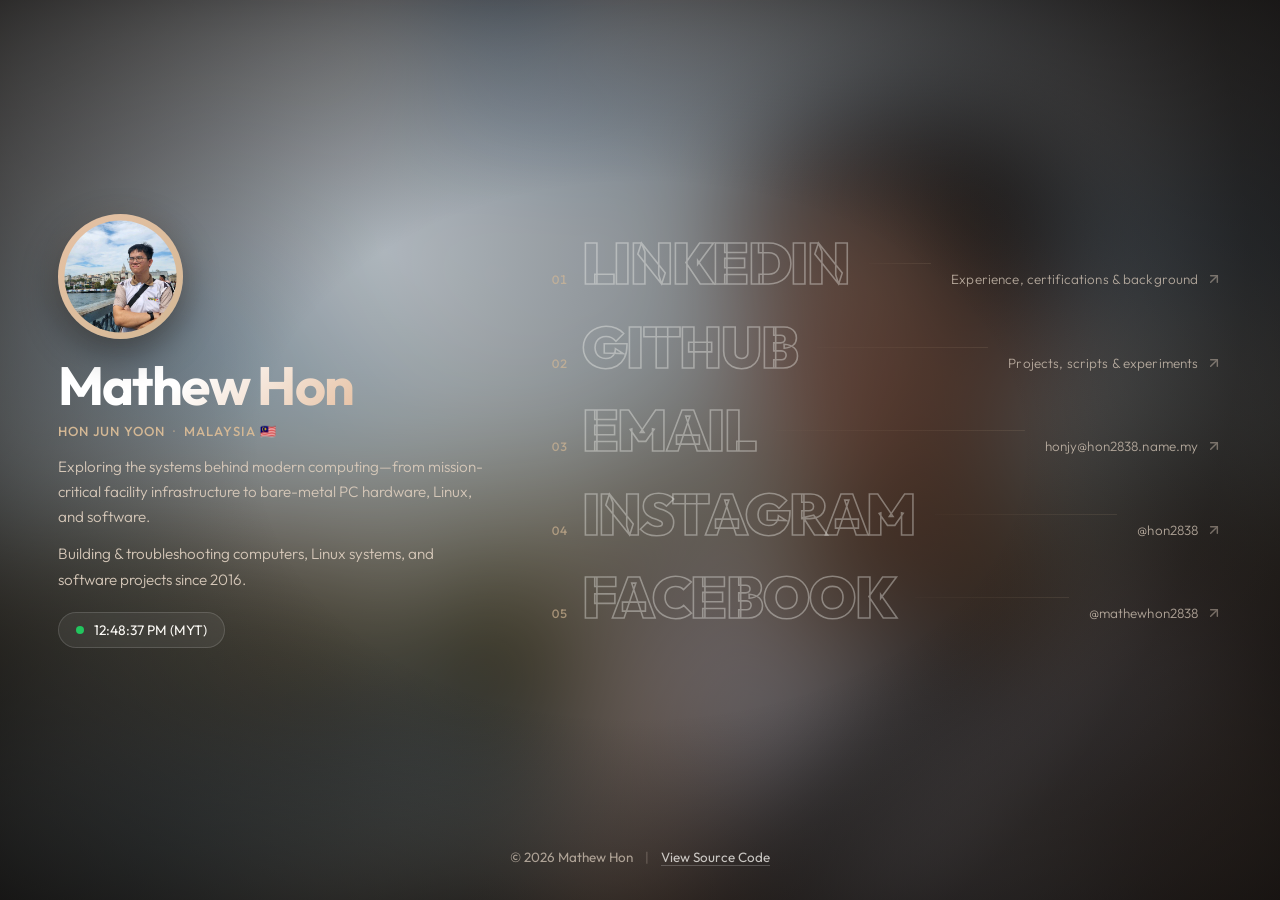
==== commit d6d08f8f: "Remove job reference from bio and remove theme preview mode" ====
--- a/index.html
+++ b/index.html
@@ -63,25 +63,15 @@
                         Exploring the systems behind modern computing&mdash;from mission-critical facility infrastructure to bare-metal PC hardware, Linux, and software.
                     </p>
                     <p class="bio-sub">
-                        Currently in 24/7 Data Center Operations at <span class="highlight-entity">NTT Global Data Centers</span> in Cyberjaya, and building &amp; troubleshooting computers since 2016.
+                        Building &amp; troubleshooting computers, Linux systems, and software projects since 2016.
                     </p>
                 </div>
 
                 <div class="presence-bar">
-                    <button
-                        type="button"
-                        class="time-badge"
-                        id="time-badge"
-                        aria-label="Current local time in Malaysia. Click to cycle Morning, Day, Sunset, and Night themes."
-                        title="Click to preview Morning, Day, Sunset &amp; Night themes"
-                    >
+                    <div class="time-badge" id="time-badge">
                         <span class="pulse-dot" aria-hidden="true"></span>
                         <span id="local-time">MYT (UTC+8)</span>
-                        <span class="theme-pill-tag" id="theme-tag">MYT</span>
-                        <svg class="theme-cycle-icon" width="13" height="13" viewBox="0 0 24 24" fill="none" stroke="currentColor" stroke-width="2.2" stroke-linecap="round" stroke-linejoin="round" aria-hidden="true">
-                            <path d="M21.5 2v6h-6M21.34 15.57a10 10 0 1 1-.57-8.38l5.67-5.67"/>
-                        </svg>
-                    </button>
+                    </div>
                 </div>
             </section>
 
@@ -183,16 +173,6 @@
 
     <script>
         (function () {
-            const THEME_CYCLE = ['auto', 'morning', 'day', 'sunset', 'night'];
-            let currentThemeIndex = 0;
-
-            function getAutoTheme(hour) {
-                if (hour >= 6 && hour < 10) return 'morning';
-                if (hour >= 10 && hour < 17) return 'day';
-                if (hour >= 17 && hour < 20) return 'sunset';
-                return 'night';
-            }
-
             function updateClockAndTheme() {
                 const now = new Date();
                 const timeOptions = {
@@ -213,9 +193,11 @@
                 );
 
                 const timeEl = document.getElementById('local-time');
-                const themeTag = document.getElementById('theme-tag');
-                const mode = THEME_CYCLE[currentThemeIndex];
-                const activeTheme = mode === 'auto' ? getAutoTheme(hour) : mode;
+
+                let activeTheme = 'night';
+                if (hour >= 6 && hour < 10) activeTheme = 'morning';
+                else if (hour >= 10 && hour < 17) activeTheme = 'day';
+                else if (hour >= 17 && hour < 20) activeTheme = 'sunset';
 
                 document.body.classList.remove('theme-morning', 'theme-day', 'theme-sunset', 'theme-night');
                 document.body.classList.add('theme-' + activeTheme);
@@ -223,26 +205,10 @@
                 if (timeEl) {
                     timeEl.textContent = timeString + ' (MYT)';
                 }
-
-                if (themeTag) {
-                    if (mode === 'auto') {
-                        themeTag.textContent = activeTheme.toUpperCase();
-                    } else {
-                        themeTag.textContent = mode.toUpperCase() + ' PREVIEW';
-                    }
-                }
             }
 
             setInterval(updateClockAndTheme, 1000);
             updateClockAndTheme();
-
-            const timeBadge = document.getElementById('time-badge');
-            if (timeBadge) {
-                timeBadge.addEventListener('click', function () {
-                    currentThemeIndex = (currentThemeIndex + 1) % THEME_CYCLE.length;
-                    updateClockAndTheme();
-                });
-            }
         })();
     </script>
 </body>
